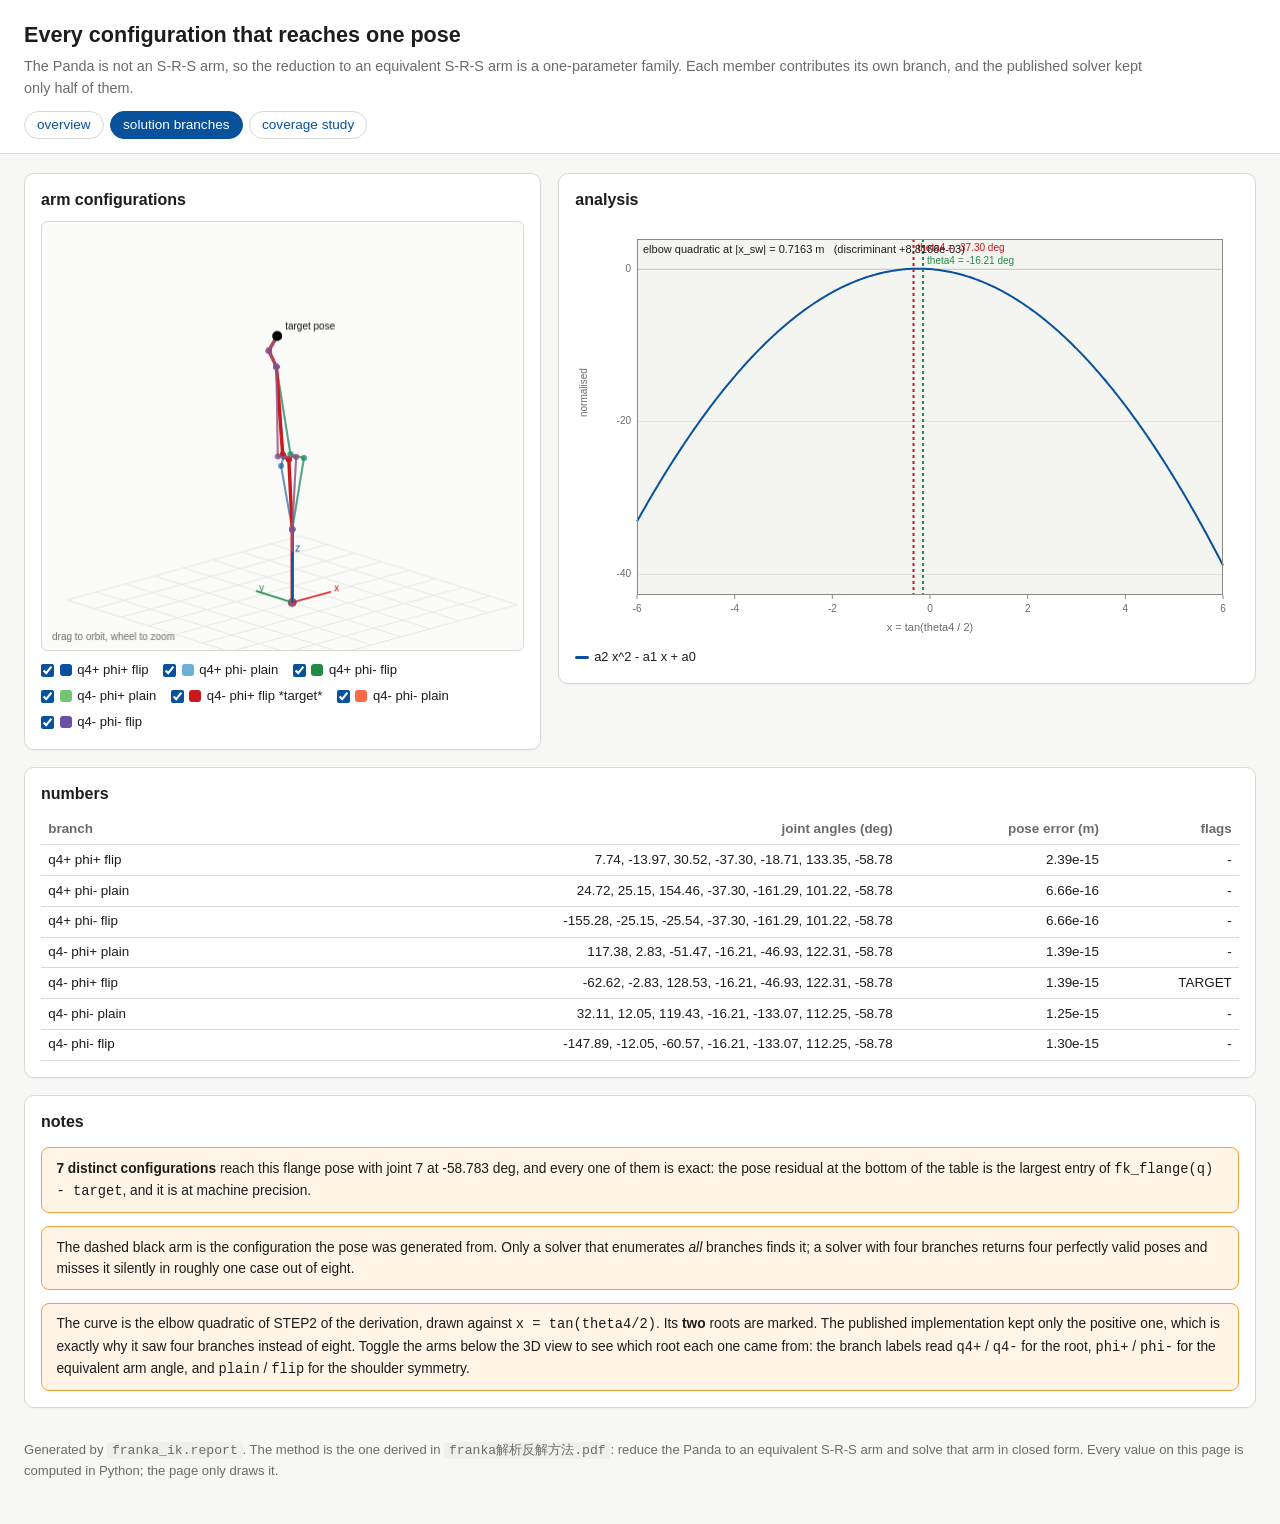
==== demos/branches.html @ 283b618f "feat(demos): add interactive branch reports, and the study CLI Two things that make the finding visi" ====
<!DOCTYPE html>
<html lang="en">
<head>
<meta charset="utf-8">
<meta name="viewport" content="width=device-width, initial-scale=1">
<title>Every configuration that reaches one pose</title>
<style>
/* Interactive report styling for the franka_ik demos.
 *
 * Deliberately dependency-free and offline-safe: no web fonts, no CDN, no
 * framework.  The pages must open correctly straight from the file system.
 */

:root {
  --bg: #f7f7f5;
  --panel: #ffffff;
  --ink: #1c1c1c;
  --muted: #6b6b6b;
  --line: #d8d8d4;
  --accent: #08519c;
  --limit: #cb181d;
  --feasible: #c7e9c0;
  --infeasible: #e4e4e0;
  --warn-bg: #fff4e5;
  --warn-border: #f0a13a;
}

* { box-sizing: border-box; }

body {
  margin: 0;
  padding: 0 0 3rem;
  background: var(--bg);
  color: var(--ink);
  font-family: -apple-system, BlinkMacSystemFont, "Segoe UI", "Noto Sans CJK SC",
    "PingFang SC", "Microsoft YaHei", Roboto, Helvetica, Arial, sans-serif;
  font-size: 15px;
  line-height: 1.55;
}

header {
  background: var(--panel);
  border-bottom: 1px solid var(--line);
  padding: 1.1rem 1.5rem 0.9rem;
}

header h1 { margin: 0 0 0.25rem; font-size: 1.35rem; }
header p { margin: 0; color: var(--muted); font-size: 0.9rem; max-width: 70rem; }

nav.pages {
  margin-top: 0.7rem;
  display: flex;
  flex-wrap: wrap;
  gap: 0.4rem;
}

nav.pages a {
  text-decoration: none;
  color: var(--accent);
  border: 1px solid var(--line);
  border-radius: 999px;
  padding: 0.15rem 0.75rem;
  font-size: 0.85rem;
  background: var(--panel);
}

nav.pages a.current { background: var(--accent); color: #fff; border-color: var(--accent); }

main { padding: 1.2rem 1.5rem 0; max-width: 1500px; margin: 0 auto; }

.grid {
  display: grid;
  grid-template-columns: minmax(340px, 1fr) minmax(420px, 1.35fr);
  gap: 1.1rem;
  align-items: start;
}

@media (max-width: 1050px) { .grid { grid-template-columns: 1fr; } }

.card {
  background: var(--panel);
  border: 1px solid var(--line);
  border-radius: 10px;
  padding: 0.85rem 1rem 1rem;
  box-shadow: 0 1px 2px rgba(0, 0, 0, 0.04);
}

.card h2 { margin: 0 0 0.5rem; font-size: 1rem; }
.card h3 { margin: 0.9rem 0 0.35rem; font-size: 0.92rem; color: var(--muted); font-weight: 600; }

canvas { display: block; width: 100%; border-radius: 6px; }

canvas.scene { height: 430px; background: #fbfbfa; border: 1px solid var(--line); cursor: grab; }
canvas.scene:active { cursor: grabbing; }
canvas.chart { height: 260px; }
canvas.chart.tall { height: 420px; }
canvas.chart.xtall { height: 620px; }

.controls { display: flex; flex-wrap: wrap; align-items: center; gap: 0.6rem; margin-top: 0.7rem; }

.controls label { font-size: 0.85rem; color: var(--muted); }

input[type="range"] { flex: 1 1 220px; min-width: 160px; accent-color: var(--accent); }

button, select {
  font: inherit;
  font-size: 0.85rem;
  padding: 0.25rem 0.7rem;
  border-radius: 6px;
  border: 1px solid var(--line);
  background: var(--panel);
  color: var(--ink);
  cursor: pointer;
}

button.primary { background: var(--accent); border-color: var(--accent); color: #fff; }
button:hover { border-color: var(--accent); }

.readout {
  display: flex;
  flex-wrap: wrap;
  gap: 0.9rem;
  margin-top: 0.7rem;
  font-variant-numeric: tabular-nums;
  font-size: 0.85rem;
}

.readout div { background: #f2f4f7; border-radius: 6px; padding: 0.25rem 0.6rem; }
.readout b { color: var(--accent); font-weight: 600; }

table { border-collapse: collapse; width: 100%; font-size: 0.84rem; }
th, td { border-bottom: 1px solid var(--line); padding: 0.28rem 0.45rem; text-align: right; }
th:first-child, td:first-child { text-align: left; }
th { color: var(--muted); font-weight: 600; }
td.bad { color: var(--limit); font-weight: 600; }
td.psi { font-variant-numeric: tabular-nums; }

.note {
  background: var(--warn-bg);
  border: 1px solid var(--warn-border);
  border-radius: 8px;
  padding: 0.6rem 0.9rem;
  font-size: 0.86rem;
  margin: 0.8rem 0 0;
}

.note.ok { background: #eef7ee; border-color: #7cb87c; }
.note h3 { margin: 0 0 0.3rem; color: inherit; }
.note ul { margin: 0.3rem 0 0; padding-left: 1.1rem; }

.legend { display: flex; flex-wrap: wrap; gap: 0.75rem; font-size: 0.8rem; margin-top: 0.4rem; }
.legend span { display: inline-flex; align-items: center; gap: 0.3rem; }
.legend i { width: 14px; height: 3px; border-radius: 2px; display: inline-block; }
.legend i.band { height: 12px; opacity: 0.8; }

/* branch toggles: one checkbox per arm drawn in the 3D scene */
.branches { display: flex; flex-wrap: wrap; gap: 0.35rem 0.9rem; margin-top: 0.6rem; font-size: 0.82rem; }
.branches label { display: inline-flex; align-items: center; gap: 0.35rem; cursor: pointer; }
.branches i { width: 12px; height: 12px; border-radius: 3px; display: inline-block; }
.branches input { margin: 0; accent-color: var(--accent); }
.branches .dim { opacity: 0.45; }

footer { max-width: 1500px; margin: 2rem auto 0; padding: 0 1.5rem; color: var(--muted); font-size: 0.82rem; }
footer code { background: #efefec; padding: 0.05rem 0.3rem; border-radius: 4px; }

</style>
</head>
<body>
<header>
  <h1>Every configuration that reaches one pose</h1>
  <p>The Panda is not an S-R-S arm, so the reduction to an equivalent S-R-S arm is a one-parameter family. Each member contributes its own branch, and the published solver kept only half of them.</p>
  <nav class="pages"><a href="index.html">overview</a><a href="branches.html" class="current">solution branches</a><a href="coverage.html">coverage study</a></nav>
</header>
<main>
  <div class="grid">
    <section class="card">
      <h2>arm configurations</h2>
      <canvas id="scene" class="scene"></canvas>
      <div id="branches" class="branches"></div>
    </section>
    <section class="card">
      <h2>analysis</h2>
      <canvas id="chart" class="chart tall"></canvas>
      <div id="legend" class="legend"></div>
    </section>
  </div>
  <section class="card" id="table-card" style="margin-top:1.1rem">
    <h2>numbers</h2>
    <div id="table"></div>
  </section>
  <section class="card" style="margin-top:1.1rem">
    <h2>notes</h2>
    <div id="notes"></div>
  </section>
</main>
<footer>
  Generated by <code>franka_ik.report</code>.  The method is the one derived in
  <code>franka&#35299;&#26512;&#21453;&#35299;&#26041;&#27861;.pdf</code>: reduce the Panda to an equivalent S-R-S arm and solve
  that arm in closed form.  Every value on this page is computed in Python; the
  page only draws it.
</footer>
<script>
window.FRANKA_IK_DATA = {"kind":"branches","arms":[{"label":"q4+ phi+ flip","color":"#08519c","points":[[0.0,0.0,0.0],[0.0,0.0,0.333],[0.0,0.0,0.333],[-0.075594,-0.010275,0.639653],[-0.012897,0.040527,0.656811],[0.029051,0.131859,1.036497],[0.029051,0.131859,1.036497],[-0.008242,0.140189,1.115767],[0.081931,0.183599,1.153627]],"qDeg":[7.7408,-13.9704,30.5187,-37.3019,-18.7111,133.3453,-58.7831],"poseError":2.3869795029440866e-15,"withinLimits":true,"recoversTarget":false},{"label":"q4+ phi- plain","color":"#6baed6","points":[[0.0,0.0,0.0],[0.0,0.0,0.333],[0.0,0.0,0.333],[0.121993,0.056169,0.61904],[0.045912,0.060304,0.650676],[0.029051,0.131859,1.036497],[0.029051,0.131859,1.036497],[-0.008242,0.140189,1.115767],[0.081931,0.183599,1.153627]],"qDeg":[24.7226,25.1513,154.4557,-37.3019,-161.2889,101.2157,-58.7831],"poseError":6.661338147750939e-16,"withinLimits":true,"recoversTarget":false},{"label":"q4+ phi- flip","color":"#238b45","points":[[0.0,0.0,0.0],[0.0,0.0,0.333],[0.0,0.0,0.333],[0.121993,0.056169,0.61904],[0.045912,0.060304,0.650676],[0.029051,0.131859,1.036497],[0.029051,0.131859,1.036497],[-0.008242,0.140189,1.115767],[0.081931,0.183599,1.153627]],"qDeg":[-155.2774,-25.1513,-25.5443,-37.3019,-161.2889,101.2157,-58.7831],"poseError":6.661338147750939e-16,"withinLimits":true,"recoversTarget":false},{"label":"q4- phi+ plain","color":"#74c476","points":[[0.0,0.0,0.0],[0.0,0.0,0.333],[0.0,0.0,0.333],[-0.007182,0.013868,0.648614],[0.026519,0.089128,0.646074],[0.029051,0.131859,1.036497],[0.029051,0.131859,1.036497],[-0.008242,0.140189,1.115767],[0.081931,0.183599,1.153627]],"qDeg":[117.3798,2.8329,-51.469,-16.2126,-46.9276,122.3074,-58.7831],"poseError":1.3877787807814457e-15,"withinLimits":true,"recoversTarget":false},{"label":"q4- phi+ flip","color":"#cb181d","points":[[0.0,0.0,0.0],[0.0,0.0,0.333],[0.0,0.0,0.333],[-0.007182,0.013868,0.648614],[0.026519,0.089128,0.646074],[0.029051,0.131859,1.036497],[0.029051,0.131859,1.036497],[-0.008242,0.140189,1.115767],[0.081931,0.183599,1.153627]],"qDeg":[-62.6202,-2.8329,128.531,-16.2126,-46.9276,122.3074,-58.7831],"poseError":1.3877787807814457e-15,"withinLimits":true,"recoversTarget":true},{"label":"q4- phi- plain","color":"#fb6a4a","points":[[0.0,0.0,0.0],[0.0,0.0,0.333],[0.0,0.0,0.333],[0.055889,0.035078,0.642034],[-0.015884,0.074868,0.650498],[0.029051,0.131859,1.036497],[0.029051,0.131859,1.036497],[-0.008242,0.140189,1.115767],[0.081931,0.183599,1.153627]],"qDeg":[32.1138,12.0529,119.4258,-16.2126,-133.0724,112.2537,-58.7831],"poseError":1.2490009027033011e-15,"withinLimits":true,"recoversTarget":false},{"label":"q4- phi- flip","color":"#6a51a3","points":[[0.0,0.0,0.0],[0.0,0.0,0.333],[0.0,0.0,0.333],[0.055889,0.035078,0.642034],[-0.015884,0.074868,0.650498],[0.029051,0.131859,1.036497],[0.029051,0.131859,1.036497],[-0.008242,0.140189,1.115767],[0.081931,0.183599,1.153627]],"qDeg":[-147.8862,-12.0529,-60.5742,-16.2126,-133.0724,112.2537,-58.7831],"poseError":1.304512053934559e-15,"withinLimits":true,"recoversTarget":false}],"target":{"points":[[0.0,0.0,0.0],[0.0,0.0,0.333],[0.0,0.0,0.333],[-0.007182,0.013868,0.648614],[0.026519,0.089128,0.646074],[0.029051,0.131859,1.036497],[0.029051,0.131859,1.036497],[-0.008242,0.140189,1.115767],[0.081931,0.183599,1.153627]],"qDeg":[-62.6202,-2.8329,128.531,-16.2126,-46.9276,122.3074,-58.7831]},"tool":[0.081931,0.183599,1.153627],"toggleArms":true,"panels":[{"title":"elbow quadratic at |x_sw| = 0.7163 m   (discriminant +8.8166e-03)","yLabel":"normalised","xLabel":"x = tan(theta4 / 2)","xValues":[-6.0,-5.97,-5.94,-5.91,-5.88,-5.85,-5.82,-5.79,-5.76,-5.73,-5.7,-5.67,-5.64,-5.61,-5.58,-5.55,-5.52,-5.49,-5.46,-5.43,-5.4,-5.37,-5.34,-5.31,-5.28,-5.25,-5.22,-5.19,-5.16,-5.13,-5.1,-5.07,-5.04,-5.01,-4.98,-4.95,-4.92,-4.89,-4.86,-4.83,-4.8,-4.77,-4.74,-4.71,-4.68,-4.65,-4.62,-4.59,-4.56,-4.53,-4.5,-4.47,-4.44,-4.41,-4.38,-4.35,-4.32,-4.29,-4.26,-4.23,-4.2,-4.17,-4.14,-4.11,-4.08,-4.05,-4.02,-3.99,-3.96,-3.93,-3.9,-3.87,-3.84,-3.81,-3.78,-3.75,-3.72,-3.69,-3.66,-3.63,-3.6,-3.57,-3.54,-3.51,-3.48,-3.45,-3.42,-3.39,-3.36,-3.33,-3.3,-3.27,-3.24,-3.21,-3.18,-3.15,-3.12,-3.09,-3.06,-3.03,-3.0,-2.97,-2.94,-2.91,-2.88,-2.85,-2.82,-2.79,-2.76,-2.73,-2.7,-2.67,-2.64,-2.61,-2.58,-2.55,-2.52,-2.49,-2.46,-2.43,-2.4,-2.37,-2.34,-2.31,-2.28,-2.25,-2.22,-2.19,-2.16,-2.13,-2.1,-2.07,-2.04,-2.01,-1.98,-1.95,-1.92,-1.89,-1.86,-1.83,-1.8,-1.77,-1.74,-1.71,-1.68,-1.65,-1.62,-1.59,-1.56,-1.53,-1.5,-1.47,-1.44,-1.41,-1.38,-1.35,-1.32,-1.29,-1.26,-1.23,-1.2,-1.17,-1.14,-1.11,-1.08,-1.05,-1.02,-0.99,-0.96,-0.93,-0.9,-0.87,-0.84,-0.81,-0.78,-0.75,-0.72,-0.69,-0.66,-0.63,-0.6,-0.57,-0.54,-0.51,-0.48,-0.45,-0.42,-0.39,-0.36,-0.33,-0.3,-0.27,-0.24,-0.21,-0.18,-0.15,-0.12,-0.09,-0.06,-0.03,0.0,0.03,0.06,0.09,0.12,0.15,0.18,0.21,0.24,0.27,0.3,0.33,0.36,0.39,0.42,0.45,0.48,0.51,0.54,0.57,0.6,0.63,0.66,0.69,0.72,0.75,0.78,0.81,0.84,0.87,0.9,0.93,0.96,0.99,1.02,1.05,1.08,1.11,1.14,1.17,1.2,1.23,1.26,1.29,1.32,1.35,1.38,1.41,1.44,1.47,1.5,1.53,1.56,1.59,1.62,1.65,1.68,1.71,1.74,1.77,1.8,1.83,1.86,1.89,1.92,1.95,1.98,2.01,2.04,2.07,2.1,2.13,2.16,2.19,2.22,2.25,2.28,2.31,2.34,2.37,2.4,2.43,2.46,2.49,2.52,2.55,2.58,2.61,2.64,2.67,2.7,2.73,2.76,2.79,2.82,2.85,2.88,2.91,2.94,2.97,3.0,3.03,3.06,3.09,3.12,3.15,3.18,3.21,3.24,3.27,3.3,3.33,3.36,3.39,3.42,3.45,3.48,3.51,3.54,3.57,3.6,3.63,3.66,3.69,3.72,3.75,3.78,3.81,3.84,3.87,3.9,3.93,3.96,3.99,4.02,4.05,4.08,4.11,4.14,4.17,4.2,4.23,4.26,4.29,4.32,4.35,4.38,4.41,4.44,4.47,4.5,4.53,4.56,4.59,4.62,4.65,4.68,4.71,4.74,4.77,4.8,4.83,4.86,4.89,4.92,4.95,4.98,5.01,5.04,5.07,5.1,5.13,5.16,5.19,5.22,5.25,5.28,5.31,5.34,5.37,5.4,5.43,5.46,5.49,5.52,5.55,5.58,5.61,5.64,5.67,5.7,5.73,5.76,5.79,5.82,5.85,5.88,5.91,5.94,5.97,6.0],"series":[{"label":"a2 x^2 - a1 x + a0","values":[-33.16830893,-32.82360776,-32.48070659,-32.13960542,-31.80030425,-31.46280308,-31.12710192,-30.79320075,-30.46109958,-30.13079841,-29.80229724,-29.47559607,-29.1506949,-28.82759373,-28.50629257,-28.1867914,-27.86909023,-27.55318906,-27.23908789,-26.92678672,-26.61628555,-26.30758438,-26.00068322,-25.69558205,-25.39228088,-25.09077971,-24.79107854,-24.49317737,-24.1970762,-23.90277503,-23.61027387,-23.3195727,-23.03067153,-22.74357036,-22.45826919,-22.17476802,-21.89306685,-21.61316569,-21.33506452,-21.05876335,-20.78426218,-20.51156101,-20.24065984,-19.97155867,-19.7042575,-19.43875634,-19.17505517,-18.913154,-18.65305283,-18.39475166,-18.13825049,-17.88354932,-17.63064815,-17.37954699,-17.13024582,-16.88274465,-16.63704348,-16.39314231,-16.15104114,-15.91073997,-15.67223881,-15.43553764,-15.20063647,-14.9675353,-14.73623413,-14.50673296,-14.27903179,-14.05313062,-13.82902946,-13.60672829,-13.38622712,-13.16752595,-12.95062478,-12.73552361,-12.52222244,-12.31072127,-12.10102011,-11.89311894,-11.68701777,-11.4827166,-11.28021543,-11.07951426,-10.88061309,-10.68351192,-10.48821076,-10.29470959,-10.10300842,-9.91310725,-9.72500608,-9.53870491,-9.35420374,-9.17150258,-8.99060141,-8.81150024,-8.63419907,-8.4586979,-8.28499673,-8.11309556,-7.94299439,-7.77469323,-7.60819206,-7.44349089,-7.28058972,-7.11948855,-6.96018738,-6.80268621,-6.64698504,-6.49308388,-6.34098271,-6.19068154,-6.04218037,-5.8954792,-5.75057803,-5.60747686,-5.4661757,-5.32667453,-5.18897336,-5.05307219,-4.91897102,-4.78666985,-4.65616868,-4.52746751,-4.40056635,-4.27546518,-4.15216401,-4.03066284,-3.91096167,-3.7930605,-3.67695933,-3.56265816,-3.450157,-3.33945583,-3.23055466,-3.12345349,-3.01815232,-2.91465115,-2.81294998,-2.71304881,-2.61494765,-2.51864648,-2.42414531,-2.33144414,-2.24054297,-2.1514418,-2.06414063,-1.97863947,-1.8949383,-1.81303713,-1.73293596,-1.65463479,-1.57813362,-1.50343245,-1.43053128,-1.35943012,-1.29012895,-1.22262778,-1.15692661,-1.09302544,-1.03092427,-0.9706231,-0.91212193,-0.85542077,-0.8005196,-0.74741843,-0.69611726,-0.64661609,-0.59891492,-0.55301375,-0.50891259,-0.46661142,-0.42611025,-0.38740908,-0.35050791,-0.31540674,-0.28210557,-0.2506044,-0.22090324,-0.19300207,-0.1669009,-0.14259973,-0.12009856,-0.09939739,-0.08049622,-0.06339505,-0.04809389,-0.03459272,-0.02289155,-0.01299038,-0.00488921,0.00141196,0.00591313,0.0086143,0.00951546,0.00861663,0.0059178,0.00141897,-0.00487986,-0.01297869,-0.02287752,-0.03457636,-0.04807519,-0.06337402,-0.08047285,-0.09937168,-0.12007051,-0.14256934,-0.16686817,-0.19296701,-0.22086584,-0.25056467,-0.2820635,-0.31536233,-0.35046116,-0.38735999,-0.42605882,-0.46655766,-0.50885649,-0.55295532,-0.59885415,-0.64655298,-0.69605181,-0.74735064,-0.80044948,-0.85534831,-0.91204714,-0.97054597,-1.0308448,-1.09294363,-1.15684246,-1.22254129,-1.29004013,-1.35933896,-1.43043779,-1.50333662,-1.57803545,-1.65453428,-1.73283311,-1.81293194,-1.89483078,-1.97852961,-2.06402844,-2.15132727,-2.2404261,-2.33132493,-2.42402376,-2.51852259,-2.61482143,-2.71292026,-2.81281909,-2.91451792,-3.01801675,-3.12331558,-3.23041441,-3.33931325,-3.45001208,-3.56251091,-3.67680974,-3.79290857,-3.9108074,-4.03050623,-4.15200506,-4.2753039,-4.40040273,-4.52730156,-4.65600039,-4.78649922,-4.91879805,-5.05289688,-5.18879571,-5.32649455,-5.46599338,-5.60729221,-5.75039104,-5.89528987,-6.0419887,-6.19048753,-6.34078637,-6.4928852,-6.64678403,-6.80248286,-6.95998169,-7.11928052,-7.28037935,-7.44327818,-7.60797702,-7.77447585,-7.94277468,-8.11287351,-8.28477234,-8.45847117,-8.63397,-8.81126883,-8.99036767,-9.1712665,-9.35396533,-9.53846416,-9.72476299,-9.91286182,-10.10276065,-10.29445948,-10.48795832,-10.68325715,-10.88035598,-11.07925481,-11.27995364,-11.48245247,-11.6867513,-11.89285014,-12.10074897,-12.3104478,-12.52194663,-12.73524546,-12.95034429,-13.16724312,-13.38594195,-13.60644079,-13.82873962,-14.05283845,-14.27873728,-14.50643611,-14.73593494,-14.96723377,-15.2003326,-15.43523144,-15.67193027,-15.9104291,-16.15072793,-16.39282676,-16.63672559,-16.88242442,-17.12992326,-17.37922209,-17.63032092,-17.88321975,-18.13791858,-18.39441741,-18.65271624,-18.91281507,-19.17471391,-19.43841274,-19.70391157,-19.9712104,-20.24030923,-20.51120806,-20.78390689,-21.05840572,-21.33470456,-21.61280339,-21.89270222,-22.17440105,-22.45789988,-22.74319871,-23.03029754,-23.31919637,-23.60989521,-23.90239404,-24.19669287,-24.4927917,-24.79069053,-25.09038936,-25.39188819,-25.69518703,-26.00028586,-26.30718469,-26.61588352,-26.92638235,-27.23868118,-27.55278001,-27.86867884,-28.18637768,-28.50587651,-28.82717534,-29.15027417,-29.475173,-29.80187183,-30.13037066,-30.46066949,-30.79276833,-31.12666716,-31.46236599,-31.79986482,-32.13916365,-32.48026248,-32.82316131,-33.16786015,-33.51435898,-33.86265781,-34.21275664,-34.56465547,-34.9183543,-35.27385313,-35.63115196,-35.9902508,-36.35114963,-36.71384846,-37.07834729,-37.44464612,-37.81274495,-38.18264378,-38.55434261,-38.92784145],"color":"#08519c","width":2.0}],"markers":[{"x":-0.337527762453683,"label":"theta4 = -37.30 deg","color":"#cb181d"},{"x":-0.14243328075378175,"label":"theta4 = -16.21 deg","color":"#238b45"}]}],"table":{"headers":["branch","joint angles (deg)","pose error (m)","flags"],"rows":[["q4+ phi+ flip","7.74, -13.97, 30.52, -37.30, -18.71, 133.35, -58.78","2.39e-15","-"],["q4+ phi- plain","24.72, 25.15, 154.46, -37.30, -161.29, 101.22, -58.78","6.66e-16","-"],["q4+ phi- flip","-155.28, -25.15, -25.54, -37.30, -161.29, 101.22, -58.78","6.66e-16","-"],["q4- phi+ plain","117.38, 2.83, -51.47, -16.21, -46.93, 122.31, -58.78","1.39e-15","-"],["q4- phi+ flip","-62.62, -2.83, 128.53, -16.21, -46.93, 122.31, -58.78","1.39e-15","TARGET"],["q4- phi- plain","32.11, 12.05, 119.43, -16.21, -133.07, 112.25, -58.78","1.25e-15","-"],["q4- phi- flip","-147.89, -12.05, -60.57, -16.21, -133.07, 112.25, -58.78","1.30e-15","-"]]},"notes":["<b>7 distinct configurations</b> reach this flange pose with joint 7 at -58.783 deg, and every one of them is exact: the pose residual at the bottom of the table is the largest entry of <code>fk_flange(q) - target</code>, and it is at machine precision.","The dashed black arm is the configuration the pose was generated from. Only a solver that enumerates <i>all</i> branches finds it; a solver with four branches returns four perfectly valid poses and misses it silently in roughly one case out of eight.","The curve is the elbow quadratic of STEP2 of the derivation, drawn against <code>x = tan(theta4/2)</code>. Its <b>two</b> roots are marked. The published implementation kept only the positive one, which is exactly why it saw four branches instead of eight. Toggle the arms below the 3D view to see which root each one came from: the branch labels read <code>q4+</code> / <code>q4-</code> for the root, <code>phi+</code> / <code>phi-</code> for the equivalent arm angle, and <code>plain</code> / <code>flip</code> for the shoulder symmetry."]};
</script>
<script>
/* Interactive renderer for the franka_ik HTML reports.
 *
 * The Python side computes everything and embeds it as `window.FRANKA_IK_DATA`.
 * This file only draws it: a 3D wireframe scene that can show several arm
 * configurations at once (one per solution branch, which is the whole point of
 * this repository), a general multi-panel 2D chart, and a table.
 *
 * No external dependency, no CDN, no network: the pages must open from disk.
 *
 * Data schema (angles in degrees, positions in metres):
 *
 *   title        string
 *   kind         "index" | "branches" | "coverage" | "tracking"
 *   arms         [{label, color, points: [[x,y,z] x 8], qDeg[7],
 *                  poseError, withinLimits, recoversTarget, dim?}]
 *   target       {points, qDeg} | null       the configuration the pose came from
 *   tool         [x, y, z] | null            the target pose position
 *   panels       see below
 *   table        {headers, rows}
 *   notes        string[]
 *   toggleArms   boolean                     offer per-arm visibility checkboxes
 *
 * Panel schema:
 *   {title, series: [{label, values, color?, dashed?}], xValues?, xLabel?,
 *    markers: [{x, label, color}], bands: [[lo, hi]], fixedY?: [lo, hi]}
 */

(function () {
  "use strict";

  var DATA = window.FRANKA_IK_DATA || {};
  var COLORS = ["#08519c", "#cb181d", "#238b45", "#f16913", "#6a51a3", "#0c7489", "#8c510a"];
  var GRID = "#e2e2de";
  var AXIS = "#8a8a85";
  var INK = "#1c1c1c";
  var MUTED = "#6b6b6b";
  var FEASIBLE_FILL = "rgba(199, 233, 192, 0.5)";

  // ------------------------------------------------------------------ //
  // canvas helpers
  // ------------------------------------------------------------------ //

  function setupCanvas(canvas) {
    var ratio = window.devicePixelRatio || 1;
    var rect = canvas.getBoundingClientRect();
    var width = Math.max(1, Math.round(rect.width));
    var height = Math.max(1, Math.round(rect.height));
    canvas.width = Math.round(width * ratio);
    canvas.height = Math.round(height * ratio);
    var ctx = canvas.getContext("2d");
    ctx.setTransform(ratio, 0, 0, ratio, 0, 0);
    ctx.clearRect(0, 0, width, height);
    return { ctx: ctx, width: width, height: height };
  }

  function text(ctx, str, x, y, opts) {
    opts = opts || {};
    ctx.save();
    ctx.font = (opts.size || 11) + "px -apple-system, Segoe UI, Roboto, sans-serif";
    ctx.fillStyle = opts.color || INK;
    ctx.textAlign = opts.align || "left";
    ctx.textBaseline = opts.baseline || "alphabetic";
    if (opts.rotate) {
      ctx.translate(x, y);
      ctx.rotate(opts.rotate);
      ctx.fillText(str, 0, 0);
    } else {
      ctx.fillText(str, x, y);
    }
    ctx.restore();
  }

  function niceTicks(min, max, count) {
    if (!(max > min)) { return [min]; }
    var span = max - min;
    var rawStep = span / Math.max(1, count);
    var magnitude = Math.pow(10, Math.floor(Math.log(rawStep) / Math.LN10));
    var candidates = [1, 2, 2.5, 5, 10];
    var step = magnitude * 10;
    for (var i = 0; i < candidates.length; i += 1) {
      if (magnitude * candidates[i] >= rawStep) { step = magnitude * candidates[i]; break; }
    }
    var ticks = [];
    var first = Math.ceil(min / step) * step;
    for (var v = first; v <= max + step * 1e-6; v += step) {
      ticks.push(Math.abs(v) < step * 1e-6 ? 0 : v);
    }
    return ticks;
  }

  function isNum(value) {
    return typeof value === "number" && isFinite(value);
  }

  // ------------------------------------------------------------------ //
  // multi-panel chart
  // ------------------------------------------------------------------ //

  function drawChart(canvas, data) {
    var view = setupCanvas(canvas);
    var ctx = view.ctx;
    var panels = data.panels || [];
    if (!panels.length) { return; }

    var padLeft = 62;
    var padRight = 16;
    var padTop = 18;
    var padBottom = 46;
    var gap = 28;
    var plotWidth = view.width - padLeft - padRight;
    var plotHeight = (view.height - padTop - padBottom - gap * (panels.length - 1)) / panels.length;
    if (plotWidth < 40 || plotHeight < 30) { return; }

    panels.forEach(function (panel, index) {
      var top = padTop + index * (plotHeight + gap);
      var bottom = top + plotHeight;

      var xs = panel.xValues || [];
      var xMin = xs.length ? xs[0] : 0;
      var xMax = xs.length ? xs[xs.length - 1] : 1;
      var xTicks = niceTicks(xMin, xMax, 8);
      var tickStep = xTicks.length > 1 ? xTicks[1] - xTicks[0] : (xMax - xMin);
      function xOf(value) { return padLeft + ((value - xMin) / (xMax - xMin)) * plotWidth; }

      var yMin = Infinity;
      var yMax = -Infinity;
      if (panel.bars) {
        panel.bars.forEach(function (bar) { yMin = Math.min(yMin, 0, bar.y); yMax = Math.max(yMax, 0, bar.y); });
      }
      (panel.series || []).forEach(function (series) {
        series.values.forEach(function (value) {
          if (!isNum(value)) { return; }
          yMin = Math.min(yMin, value);
          yMax = Math.max(yMax, value);
        });
      });
      if (!isFinite(yMin) || !isFinite(yMax)) { yMin = -1; yMax = 1; }
      if (panel.fixedY) { yMin = panel.fixedY[0]; yMax = panel.fixedY[1]; }
      var span = yMax - yMin;
      if (span < 1e-12) { span = 1; }
      yMin -= span * 0.1;
      yMax += span * 0.1;
      function yOf(value) { return bottom - ((value - yMin) / (yMax - yMin)) * plotHeight; }

      ctx.fillStyle = "#f4f4f1";
      ctx.fillRect(padLeft, top, plotWidth, plotHeight);
      (panel.bands || []).forEach(function (band) {
        ctx.fillStyle = FEASIBLE_FILL;
        var left = xOf(band[0]);
        ctx.fillRect(left, top, xOf(band[1]) - left, plotHeight);
      });

      ctx.strokeStyle = GRID;
      ctx.lineWidth = 1;
      var yTicks = niceTicks(yMin, yMax, 4);
      ctx.beginPath();
      yTicks.forEach(function (value) {
        ctx.moveTo(padLeft, Math.round(yOf(value)) + 0.5);
        ctx.lineTo(padLeft + plotWidth, Math.round(yOf(value)) + 0.5);
      });
      ctx.stroke();
      yTicks.forEach(function (value) {
        text(ctx, value.toFixed(Math.abs(yMax - yMin) < 4 ? 2 : 0), padLeft - 6, yOf(value) + 3,
             { align: "right", size: 10, color: MUTED });
      });

      ctx.strokeStyle = "#c8c8c2";
      ctx.beginPath();
      ctx.moveTo(padLeft, yOf(0) + 0.5);
      ctx.lineTo(padLeft + plotWidth, yOf(0) + 0.5);
      ctx.stroke();

      // optional bar series, for the coverage and histogram panels
      (panel.bars || []).forEach(function (bar, barIndex) {
        var half = 0.5 * (panel.barWidth || 0.6);
        // clamp: a bar centred on the first or last sample would otherwise
        // stick out of the plot area by half its width
        var left = Math.max(padLeft, Math.min(xOf(bar.x - half), padLeft + plotWidth));
        var right = Math.max(padLeft, Math.min(xOf(bar.x + half), padLeft + plotWidth));
        var topY = yOf(bar.y);
        var zeroY = yOf(0);
        ctx.fillStyle = bar.color || COLORS[barIndex % COLORS.length];
        ctx.fillRect(left, Math.min(topY, zeroY), right - left, Math.abs(zeroY - topY));
        if (bar.label) {
          text(ctx, bar.label, 0.5 * (left + right), topY - 4,
               { align: "center", size: 10, color: INK });
        }
      });

      (panel.series || []).forEach(function (series, seriesIndex) {
        ctx.strokeStyle = series.color || COLORS[seriesIndex % COLORS.length];
        ctx.lineWidth = series.width || 1.8;
        if (series.dashed) { ctx.setLineDash([6, 4]); }
        ctx.beginPath();
        var started = false;
        xs.forEach(function (x, i) {
          var value = series.values[i];
          if (!isNum(value)) { started = false; return; }
          var px = xOf(x);
          var py = yOf(value);
          if (!started) { ctx.moveTo(px, py); started = true; } else { ctx.lineTo(px, py); }
        });
        ctx.stroke();
        ctx.setLineDash([]);
      });

      (panel.markers || []).forEach(function (marker, markerIndex) {
        // a marker can be off scale, e.g. tan(theta4/2) as theta4 approaches
        // 180 degrees; pin it to the edge instead of drawing outside the canvas
        var raw = xOf(marker.x);
        var pinned = Math.max(padLeft + 2, Math.min(raw, padLeft + plotWidth - 2));
        ctx.strokeStyle = marker.color || "#08519c";
        ctx.setLineDash([3, 3]);
        ctx.beginPath();
        ctx.moveTo(pinned, top);
        ctx.lineTo(pinned, bottom);
        ctx.stroke();
        ctx.setLineDash([]);
        if (marker.label) {
          var above = raw < padLeft + plotWidth * 0.5;
          text(ctx, marker.label,
               pinned + (above ? 4 : -4),
               top + 12 + 13 * markerIndex,
               { size: 10, color: marker.color, align: above ? "left" : "right" });
        }
      });

      ctx.strokeStyle = AXIS;
      ctx.lineWidth = 1;
      ctx.strokeRect(padLeft + 0.5, top + 0.5, plotWidth - 1, plotHeight - 1);
      text(ctx, panel.title || "", padLeft + 6, top + 14, { size: 11 });
      if (panel.yLabel) {
        text(ctx, panel.yLabel, 12, top + plotHeight / 2,
             { size: 10, color: MUTED, rotate: -Math.PI / 2 });
      }

      if (index === panels.length - 1) {
        ctx.strokeStyle = AXIS;
        ctx.beginPath();
        xTicks.forEach(function (value) {
          ctx.moveTo(xOf(value), bottom);
          ctx.lineTo(xOf(value), bottom + 4);
        });
        ctx.stroke();
        xTicks.forEach(function (value) {
          var decimals = tickStep < 0.1 ? 2 : (tickStep < 1 ? 1 : 0);
          text(ctx, value.toFixed(decimals), xOf(value), bottom + 17,
               { align: "center", size: 10, color: MUTED });
        });
        text(ctx, panel.xLabel || "", padLeft + plotWidth / 2, bottom + 36,
             { align: "center", size: 11, color: MUTED });
      }
    });

    drawLegend(panels);
  }

  function drawLegend(panels) {
    var host = document.getElementById("legend");
    if (!host) { return; }
    host.innerHTML = "";
    var seen = {};
    panels.forEach(function (panel) {
      (panel.series || []).forEach(function (series, seriesIndex) {
        if (!series.label || seen[series.label]) { return; }
        seen[series.label] = true;
        var span = document.createElement("span");
        var swatch = document.createElement("i");
        swatch.style.background = series.color || COLORS[seriesIndex % COLORS.length];
        span.appendChild(swatch);
        span.appendChild(document.createTextNode(series.label));
        host.appendChild(span);
      });
    });
  }

  // ------------------------------------------------------------------ //
  // 3D scene: several arm configurations at once
  // ------------------------------------------------------------------ //

  function Scene(canvas) {
    this.canvas = canvas;
    this.yaw = -0.75;
    this.pitch = 0.30;
    this.zoom = 1.0;
    this.dragging = false;
    this.lastX = 0;
    this.lastY = 0;
    this.visible = {};
    this.bounds = null;
    this.hidden = {};
    this.attach();
  }

  Scene.prototype.attach = function () {
    var self = this;
    this.canvas.addEventListener("mousedown", function (event) {
      self.dragging = true;
      self.lastX = event.clientX;
      self.lastY = event.clientY;
    });
    window.addEventListener("mouseup", function () { self.dragging = false; });
    window.addEventListener("mousemove", function (event) {
      if (!self.dragging) { return; }
      self.yaw += (event.clientX - self.lastX) * 0.01;
      self.pitch += (event.clientY - self.lastY) * 0.01;
      self.pitch = Math.max(-1.45, Math.min(1.45, self.pitch));
      self.lastX = event.clientX;
      self.lastY = event.clientY;
      self.render();
    });
    this.canvas.addEventListener("wheel", function (event) {
      event.preventDefault();
      self.zoom *= event.deltaY < 0 ? 1.08 : 1 / 1.08;
      self.zoom = Math.max(0.35, Math.min(4, self.zoom));
      self.render();
    }, { passive: false });
    window.addEventListener("resize", function () { self.render(); });
  };

  Scene.prototype.setHidden = function (index, hidden) {
    this.hidden[index] = hidden;
    this.render();
  };

  /** Bounding box and auto-fit scale over everything that may be drawn. */
  Scene.prototype.fit = function (view) {
    if (!this.bounds) {
      var min = [Infinity, Infinity, Infinity];
      var max = [-Infinity, -Infinity, -Infinity];
      var collections = (DATA.arms || []).map(function (arm) { return arm.points; });
      if (DATA.target) { collections.push(DATA.target.points); }
      collections.forEach(function (frames) {
        (frames || []).forEach(function (point) {
          for (var axis = 0; axis < 3; axis += 1) {
            if (!isNum(point[axis])) { continue; }
            if (point[axis] < min[axis]) { min[axis] = point[axis]; }
            if (point[axis] > max[axis]) { max[axis] = point[axis]; }
          }
        });
      });
      var centre = [0, 0, 0];
      var extent = 0.2;
      for (var axis2 = 0; axis2 < 3; axis2 += 1) {
        if (!isFinite(min[axis2]) || !isFinite(max[axis2])) { min[axis2] = -0.5; max[axis2] = 0.5; }
        centre[axis2] = 0.5 * (min[axis2] + max[axis2]);
        extent = Math.max(extent, max[axis2] - min[axis2]);
      }
      this.bounds = { centre: centre, extent: extent };
    }
    var span = Math.min(view.width, view.height) * 0.62;
    return {
      centre: this.bounds.centre,
      extent: this.bounds.extent,
      scale: (span / this.bounds.extent) * this.zoom,
    };
  };

  Scene.prototype.project = function (point, view, centre, scale) {
    var cy = Math.cos(this.yaw), sy = Math.sin(this.yaw);
    var cp = Math.cos(this.pitch), sp = Math.sin(this.pitch);
    var x = point[0] - centre[0];
    var y = point[1] - centre[1];
    var z = point[2] - centre[2];
    var x1 = x * cy + y * sy;
    var y1 = -x * sy + y * cy;
    var y2 = y1 * cp - z * sp;
    var z2 = y1 * sp + z * cp;
    return [view.width / 2 + x1 * scale, view.height * 0.58 - z2 * scale, y2];
  };

  Scene.prototype.render = function () {
    var view = setupCanvas(this.canvas);
    var ctx = view.ctx;
    var fit = this.fit(view);
    var centre = fit.centre;
    var scale = fit.scale;

    // ground grid at z = 0
    var gridHalf = Math.max(0.4, fit.extent * 0.6);
    ctx.strokeStyle = "#e6e6e0";
    ctx.lineWidth = 1;
    ctx.beginPath();
    for (var g = -gridHalf; g <= gridHalf * 1.001; g += gridHalf / 4) {
      var a = this.project([g, -gridHalf, 0], view, centre, scale);
      var b = this.project([g, gridHalf, 0], view, centre, scale);
      ctx.moveTo(a[0], a[1]); ctx.lineTo(b[0], b[1]);
      var c = this.project([-gridHalf, g, 0], view, centre, scale);
      var d = this.project([gridHalf, g, 0], view, centre, scale);
      ctx.moveTo(c[0], c[1]); ctx.lineTo(d[0], d[1]);
    }
    ctx.stroke();

    var self = this;

    function drawChain(points, color, width, alpha, dash) {
      var projected = points.map(function (point) {
        return self.project(point, view, centre, scale);
      });
      ctx.strokeStyle = color;
      ctx.globalAlpha = alpha;
      ctx.lineWidth = width;
      ctx.lineJoin = "round";
      if (dash) { ctx.setLineDash(dash); }
      ctx.beginPath();
      ctx.moveTo(projected[0][0], projected[0][1]);
      for (var i = 1; i < projected.length; i += 1) {
        ctx.lineTo(projected[i][0], projected[i][1]);
      }
      ctx.stroke();
      ctx.setLineDash([]);
      projected.forEach(function (point, index) {
        ctx.fillStyle = color;
        ctx.beginPath();
        ctx.arc(point[0], point[1], index === 0 ? 4 : 3, 0, Math.PI * 2);
        ctx.fill();
      });
      ctx.globalAlpha = 1;
    }

    // the configuration the pose came from, drawn first as a reference
    if (DATA.target) {
      drawChain(DATA.target.points, "#111111", 1.4, 0.85, [6, 5]);
    }

    // one polyline per branch
    (DATA.arms || []).forEach(function (arm, index) {
      if (self.hidden[index]) { return; }
      drawChain(arm.points, arm.color || COLORS[index % COLORS.length],
                arm.recoversTarget ? 3.4 : 2.0,
                arm.recoversTarget ? 1.0 : 0.62, null);
    });

    // the target tool position
    if (DATA.tool) {
      var tip = this.project(DATA.tool, view, centre, scale);
      ctx.fillStyle = "#000000";
      ctx.beginPath();
      ctx.arc(tip[0], tip[1], 5, 0, Math.PI * 2);
      ctx.fill();
      text(ctx, "target pose", tip[0] + 8, tip[1] - 6, { size: 10, color: "#111111" });
    }

    // world axes at the origin
    var origin = this.project([0, 0, 0], view, centre, scale);
    var axisLength = Math.max(0.08, fit.extent * 0.2);
    [["x", "#cb181d", [axisLength, 0, 0]], ["y", "#238b45", [0, axisLength, 0]],
     ["z", "#08519c", [0, 0, axisLength]]].forEach(function (axis) {
      var tip2 = self.project(axis[2], view, centre, scale);
      ctx.strokeStyle = axis[1];
      ctx.lineWidth = 1.6;
      ctx.beginPath();
      ctx.moveTo(origin[0], origin[1]);
      ctx.lineTo(tip2[0], tip2[1]);
      ctx.stroke();
      text(ctx, axis[0], tip2[0] + 3, tip2[1], { size: 10, color: axis[1] });
    });

    text(ctx, "drag to orbit, wheel to zoom", 10, view.height - 10, { size: 10, color: MUTED });
  };

  // ------------------------------------------------------------------ //
  // page wiring
  // ------------------------------------------------------------------ //

  function buildTable(host, table) {
    if (!table || !table.rows || !table.rows.length) { return; }
    var html = "<table><thead><tr>";
    table.headers.forEach(function (header) { html += "<th>" + header + "</th>"; });
    html += "</tr></thead><tbody>";
    table.rows.forEach(function (row) {
      html += "<tr>";
      row.forEach(function (cell) {
        var cls = "";
        if (typeof cell === "string" && cell.indexOf("!") === 0) { cls = ' class="bad"'; cell = cell.slice(1); }
        html += "<td" + cls + ">" + cell + "</td>";
      });
      html += "</tr>";
    });
    html += "</tbody></table>";
    host.innerHTML = html;
  }

  function buildNotes(host, notes) {
    if (!notes || !notes.length) { return; }
    host.innerHTML = notes.map(function (note) {
      var ok = note.indexOf("OK:") === 0;
      return '<div class="note' + (ok ? " ok" : "") + '">' + note.replace(/^OK:\s*/, "") + "</div>";
    }).join("");
  }

  function buildBranchToggles(host, scene) {
    if (!host || !DATA.toggleArms || !DATA.arms) { return; }
    host.innerHTML = "";
    DATA.arms.forEach(function (arm, index) {
      var label = document.createElement("label");
      var box = document.createElement("input");
      box.type = "checkbox";
      box.checked = true;
      box.addEventListener("change", function () { scene.setHidden(index, !box.checked); });
      var swatch = document.createElement("i");
      swatch.style.background = arm.color || COLORS[index % COLORS.length];
      label.appendChild(box);
      label.appendChild(swatch);
      label.appendChild(document.createTextNode(
        arm.label + (arm.recoversTarget ? "  *target*" : "")
      ));
      host.appendChild(label);
    });
  }

  function main() {
    var sceneCanvas = document.getElementById("scene");
    var chartCanvas = document.getElementById("chart");
    var scene = sceneCanvas ? new Scene(sceneCanvas) : null;
    if (scene) { scene.render(); }
    if (chartCanvas) { drawChart(chartCanvas, DATA); }
    buildTable(document.getElementById("table"), DATA.table);
    buildNotes(document.getElementById("notes"), DATA.notes);
    buildBranchToggles(document.getElementById("branches"), scene);

    window.addEventListener("resize", function () {
      if (scene) { scene.render(); }
      if (chartCanvas) { drawChart(chartCanvas, DATA); }
    });
  }

  if (document.readyState === "loading") {
    document.addEventListener("DOMContentLoaded", main);
  } else {
    main();
  }
})();

</script>
</body>
</html>
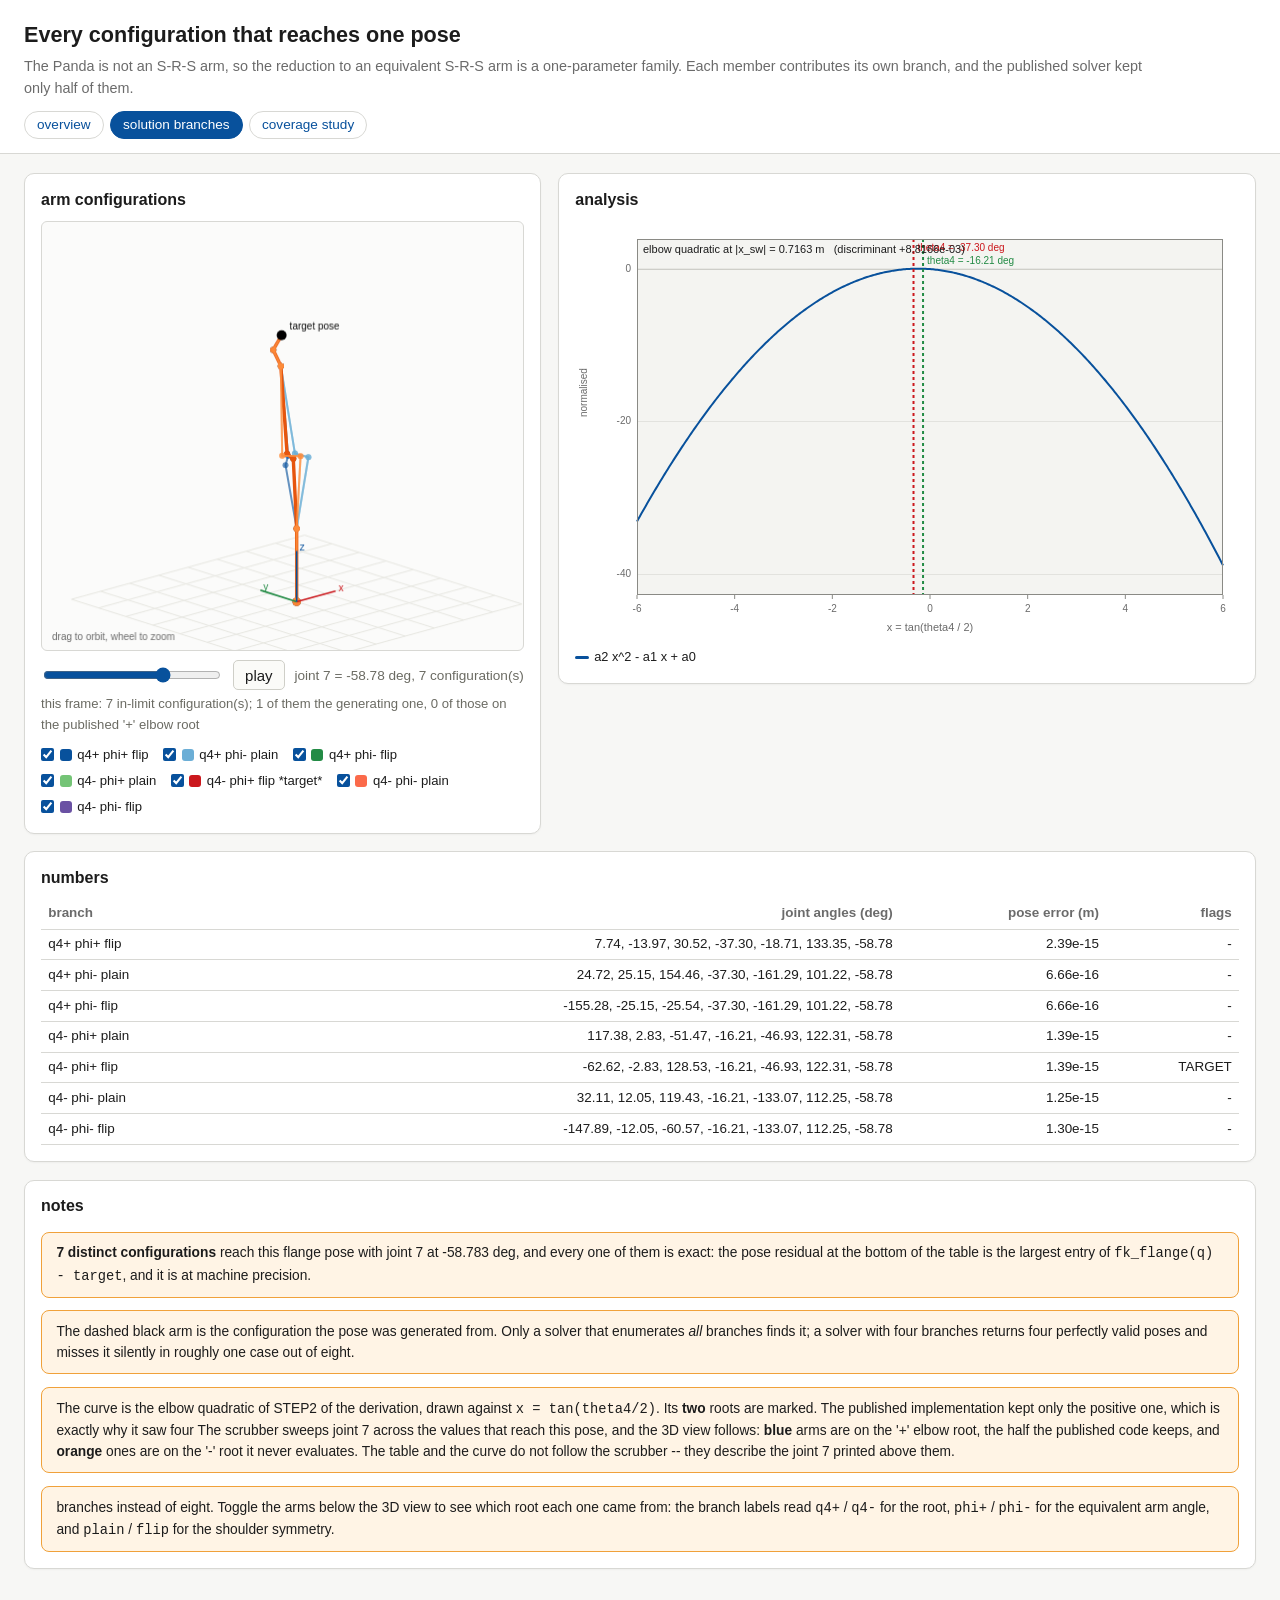
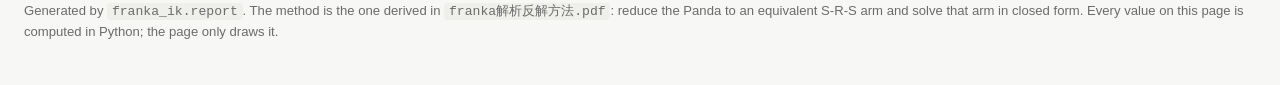
==== commit 09690135: "feat(demos): scrub joint 7 on the branch page, coloured by elbow root The HTML pages had no motion: " ====
--- a/demos/branches.html
+++ b/demos/branches.html
@@ -162,6 +162,41 @@
 
 footer { max-width: 1500px; margin: 2rem auto 0; padding: 0 1.5rem; color: var(--muted); font-size: 0.82rem; }
 footer code { background: #efefec; padding: 0.05rem 0.3rem; border-radius: 4px; }
+
+/* The joint-7 scrubber on the branches page: a slider, a play button and a label.
+   The browser has no solver -- the frames are pre-computed and embedded -- so this
+   only selects among them. */
+.motion {
+  display: flex;
+  align-items: center;
+  gap: 0.6rem;
+  margin-top: 0.6rem;
+}
+.motion input[type="range"] {
+  flex: 1 1 auto;
+  min-width: 8rem;
+  accent-color: #08519c;
+}
+.motion button {
+  font: inherit;
+  padding: 0.15rem 0.7rem;
+  border: 1px solid #cfcfc8;
+  border-radius: 5px;
+  background: #fbfbf8;
+  cursor: pointer;
+}
+.motion button:hover { background: #f1f1ec; }
+.motion-label {
+  font-variant-numeric: tabular-nums;
+  color: #6b6b63;
+  font-size: 0.85rem;
+  white-space: nowrap;
+}
+.motion-readout {
+  margin: 0.25rem 0 0;
+  color: #6b6b63;
+  font-size: 0.82rem;
+}
 
 </style>
 </head>
@@ -176,6 +211,8 @@
     <section class="card">
       <h2>arm configurations</h2>
       <canvas id="scene" class="scene"></canvas>
+      <div id="motion" class="motion"></div>
+      <p id="motion-readout" class="motion-readout"></p>
       <div id="branches" class="branches"></div>
     </section>
     <section class="card">
@@ -200,7 +237,7 @@
   page only draws it.
 </footer>
 <script>
-window.FRANKA_IK_DATA = {"kind":"branches","arms":[{"label":"q4+ phi+ flip","color":"#08519c","points":[[0.0,0.0,0.0],[0.0,0.0,0.333],[0.0,0.0,0.333],[-0.075594,-0.010275,0.639653],[-0.012897,0.040527,0.656811],[0.029051,0.131859,1.036497],[0.029051,0.131859,1.036497],[-0.008242,0.140189,1.115767],[0.081931,0.183599,1.153627]],"qDeg":[7.7408,-13.9704,30.5187,-37.3019,-18.7111,133.3453,-58.7831],"poseError":2.3869795029440866e-15,"withinLimits":true,"recoversTarget":false},{"label":"q4+ phi- plain","color":"#6baed6","points":[[0.0,0.0,0.0],[0.0,0.0,0.333],[0.0,0.0,0.333],[0.121993,0.056169,0.61904],[0.045912,0.060304,0.650676],[0.029051,0.131859,1.036497],[0.029051,0.131859,1.036497],[-0.008242,0.140189,1.115767],[0.081931,0.183599,1.153627]],"qDeg":[24.7226,25.1513,154.4557,-37.3019,-161.2889,101.2157,-58.7831],"poseError":6.661338147750939e-16,"withinLimits":true,"recoversTarget":false},{"label":"q4+ phi- flip","color":"#238b45","points":[[0.0,0.0,0.0],[0.0,0.0,0.333],[0.0,0.0,0.333],[0.121993,0.056169,0.61904],[0.045912,0.060304,0.650676],[0.029051,0.131859,1.036497],[0.029051,0.131859,1.036497],[-0.008242,0.140189,1.115767],[0.081931,0.183599,1.153627]],"qDeg":[-155.2774,-25.1513,-25.5443,-37.3019,-161.2889,101.2157,-58.7831],"poseError":6.661338147750939e-16,"withinLimits":true,"recoversTarget":false},{"label":"q4- phi+ plain","color":"#74c476","points":[[0.0,0.0,0.0],[0.0,0.0,0.333],[0.0,0.0,0.333],[-0.007182,0.013868,0.648614],[0.026519,0.089128,0.646074],[0.029051,0.131859,1.036497],[0.029051,0.131859,1.036497],[-0.008242,0.140189,1.115767],[0.081931,0.183599,1.153627]],"qDeg":[117.3798,2.8329,-51.469,-16.2126,-46.9276,122.3074,-58.7831],"poseError":1.3877787807814457e-15,"withinLimits":true,"recoversTarget":false},{"label":"q4- phi+ flip","color":"#cb181d","points":[[0.0,0.0,0.0],[0.0,0.0,0.333],[0.0,0.0,0.333],[-0.007182,0.013868,0.648614],[0.026519,0.089128,0.646074],[0.029051,0.131859,1.036497],[0.029051,0.131859,1.036497],[-0.008242,0.140189,1.115767],[0.081931,0.183599,1.153627]],"qDeg":[-62.6202,-2.8329,128.531,-16.2126,-46.9276,122.3074,-58.7831],"poseError":1.3877787807814457e-15,"withinLimits":true,"recoversTarget":true},{"label":"q4- phi- plain","color":"#fb6a4a","points":[[0.0,0.0,0.0],[0.0,0.0,0.333],[0.0,0.0,0.333],[0.055889,0.035078,0.642034],[-0.015884,0.074868,0.650498],[0.029051,0.131859,1.036497],[0.029051,0.131859,1.036497],[-0.008242,0.140189,1.115767],[0.081931,0.183599,1.153627]],"qDeg":[32.1138,12.0529,119.4258,-16.2126,-133.0724,112.2537,-58.7831],"poseError":1.2490009027033011e-15,"withinLimits":true,"recoversTarget":false},{"label":"q4- phi- flip","color":"#6a51a3","points":[[0.0,0.0,0.0],[0.0,0.0,0.333],[0.0,0.0,0.333],[0.055889,0.035078,0.642034],[-0.015884,0.074868,0.650498],[0.029051,0.131859,1.036497],[0.029051,0.131859,1.036497],[-0.008242,0.140189,1.115767],[0.081931,0.183599,1.153627]],"qDeg":[-147.8862,-12.0529,-60.5742,-16.2126,-133.0724,112.2537,-58.7831],"poseError":1.304512053934559e-15,"withinLimits":true,"recoversTarget":false}],"target":{"points":[[0.0,0.0,0.0],[0.0,0.0,0.333],[0.0,0.0,0.333],[-0.007182,0.013868,0.648614],[0.026519,0.089128,0.646074],[0.029051,0.131859,1.036497],[0.029051,0.131859,1.036497],[-0.008242,0.140189,1.115767],[0.081931,0.183599,1.153627]],"qDeg":[-62.6202,-2.8329,128.531,-16.2126,-46.9276,122.3074,-58.7831]},"tool":[0.081931,0.183599,1.153627],"toggleArms":true,"panels":[{"title":"elbow quadratic at |x_sw| = 0.7163 m   (discriminant +8.8166e-03)","yLabel":"normalised","xLabel":"x = tan(theta4 / 2)","xValues":[-6.0,-5.97,-5.94,-5.91,-5.88,-5.85,-5.82,-5.79,-5.76,-5.73,-5.7,-5.67,-5.64,-5.61,-5.58,-5.55,-5.52,-5.49,-5.46,-5.43,-5.4,-5.37,-5.34,-5.31,-5.28,-5.25,-5.22,-5.19,-5.16,-5.13,-5.1,-5.07,-5.04,-5.01,-4.98,-4.95,-4.92,-4.89,-4.86,-4.83,-4.8,-4.77,-4.74,-4.71,-4.68,-4.65,-4.62,-4.59,-4.56,-4.53,-4.5,-4.47,-4.44,-4.41,-4.38,-4.35,-4.32,-4.29,-4.26,-4.23,-4.2,-4.17,-4.14,-4.11,-4.08,-4.05,-4.02,-3.99,-3.96,-3.93,-3.9,-3.87,-3.84,-3.81,-3.78,-3.75,-3.72,-3.69,-3.66,-3.63,-3.6,-3.57,-3.54,-3.51,-3.48,-3.45,-3.42,-3.39,-3.36,-3.33,-3.3,-3.27,-3.24,-3.21,-3.18,-3.15,-3.12,-3.09,-3.06,-3.03,-3.0,-2.97,-2.94,-2.91,-2.88,-2.85,-2.82,-2.79,-2.76,-2.73,-2.7,-2.67,-2.64,-2.61,-2.58,-2.55,-2.52,-2.49,-2.46,-2.43,-2.4,-2.37,-2.34,-2.31,-2.28,-2.25,-2.22,-2.19,-2.16,-2.13,-2.1,-2.07,-2.04,-2.01,-1.98,-1.95,-1.92,-1.89,-1.86,-1.83,-1.8,-1.77,-1.74,-1.71,-1.68,-1.65,-1.62,-1.59,-1.56,-1.53,-1.5,-1.47,-1.44,-1.41,-1.38,-1.35,-1.32,-1.29,-1.26,-1.23,-1.2,-1.17,-1.14,-1.11,-1.08,-1.05,-1.02,-0.99,-0.96,-0.93,-0.9,-0.87,-0.84,-0.81,-0.78,-0.75,-0.72,-0.69,-0.66,-0.63,-0.6,-0.57,-0.54,-0.51,-0.48,-0.45,-0.42,-0.39,-0.36,-0.33,-0.3,-0.27,-0.24,-0.21,-0.18,-0.15,-0.12,-0.09,-0.06,-0.03,0.0,0.03,0.06,0.09,0.12,0.15,0.18,0.21,0.24,0.27,0.3,0.33,0.36,0.39,0.42,0.45,0.48,0.51,0.54,0.57,0.6,0.63,0.66,0.69,0.72,0.75,0.78,0.81,0.84,0.87,0.9,0.93,0.96,0.99,1.02,1.05,1.08,1.11,1.14,1.17,1.2,1.23,1.26,1.29,1.32,1.35,1.38,1.41,1.44,1.47,1.5,1.53,1.56,1.59,1.62,1.65,1.68,1.71,1.74,1.77,1.8,1.83,1.86,1.89,1.92,1.95,1.98,2.01,2.04,2.07,2.1,2.13,2.16,2.19,2.22,2.25,2.28,2.31,2.34,2.37,2.4,2.43,2.46,2.49,2.52,2.55,2.58,2.61,2.64,2.67,2.7,2.73,2.76,2.79,2.82,2.85,2.88,2.91,2.94,2.97,3.0,3.03,3.06,3.09,3.12,3.15,3.18,3.21,3.24,3.27,3.3,3.33,3.36,3.39,3.42,3.45,3.48,3.51,3.54,3.57,3.6,3.63,3.66,3.69,3.72,3.75,3.78,3.81,3.84,3.87,3.9,3.93,3.96,3.99,4.02,4.05,4.08,4.11,4.14,4.17,4.2,4.23,4.26,4.29,4.32,4.35,4.38,4.41,4.44,4.47,4.5,4.53,4.56,4.59,4.62,4.65,4.68,4.71,4.74,4.77,4.8,4.83,4.86,4.89,4.92,4.95,4.98,5.01,5.04,5.07,5.1,5.13,5.16,5.19,5.22,5.25,5.28,5.31,5.34,5.37,5.4,5.43,5.46,5.49,5.52,5.55,5.58,5.61,5.64,5.67,5.7,5.73,5.76,5.79,5.82,5.85,5.88,5.91,5.94,5.97,6.0],"series":[{"label":"a2 x^2 - a1 x + a0","values":[-33.16830893,-32.82360776,-32.48070659,-32.13960542,-31.80030425,-31.46280308,-31.12710192,-30.79320075,-30.46109958,-30.13079841,-29.80229724,-29.47559607,-29.1506949,-28.82759373,-28.50629257,-28.1867914,-27.86909023,-27.55318906,-27.23908789,-26.92678672,-26.61628555,-26.30758438,-26.00068322,-25.69558205,-25.39228088,-25.09077971,-24.79107854,-24.49317737,-24.1970762,-23.90277503,-23.61027387,-23.3195727,-23.03067153,-22.74357036,-22.45826919,-22.17476802,-21.89306685,-21.61316569,-21.33506452,-21.05876335,-20.78426218,-20.51156101,-20.24065984,-19.97155867,-19.7042575,-19.43875634,-19.17505517,-18.913154,-18.65305283,-18.39475166,-18.13825049,-17.88354932,-17.63064815,-17.37954699,-17.13024582,-16.88274465,-16.63704348,-16.39314231,-16.15104114,-15.91073997,-15.67223881,-15.43553764,-15.20063647,-14.9675353,-14.73623413,-14.50673296,-14.27903179,-14.05313062,-13.82902946,-13.60672829,-13.38622712,-13.16752595,-12.95062478,-12.73552361,-12.52222244,-12.31072127,-12.10102011,-11.89311894,-11.68701777,-11.4827166,-11.28021543,-11.07951426,-10.88061309,-10.68351192,-10.48821076,-10.29470959,-10.10300842,-9.91310725,-9.72500608,-9.53870491,-9.35420374,-9.17150258,-8.99060141,-8.81150024,-8.63419907,-8.4586979,-8.28499673,-8.11309556,-7.94299439,-7.77469323,-7.60819206,-7.44349089,-7.28058972,-7.11948855,-6.96018738,-6.80268621,-6.64698504,-6.49308388,-6.34098271,-6.19068154,-6.04218037,-5.8954792,-5.75057803,-5.60747686,-5.4661757,-5.32667453,-5.18897336,-5.05307219,-4.91897102,-4.78666985,-4.65616868,-4.52746751,-4.40056635,-4.27546518,-4.15216401,-4.03066284,-3.91096167,-3.7930605,-3.67695933,-3.56265816,-3.450157,-3.33945583,-3.23055466,-3.12345349,-3.01815232,-2.91465115,-2.81294998,-2.71304881,-2.61494765,-2.51864648,-2.42414531,-2.33144414,-2.24054297,-2.1514418,-2.06414063,-1.97863947,-1.8949383,-1.81303713,-1.73293596,-1.65463479,-1.57813362,-1.50343245,-1.43053128,-1.35943012,-1.29012895,-1.22262778,-1.15692661,-1.09302544,-1.03092427,-0.9706231,-0.91212193,-0.85542077,-0.8005196,-0.74741843,-0.69611726,-0.64661609,-0.59891492,-0.55301375,-0.50891259,-0.46661142,-0.42611025,-0.38740908,-0.35050791,-0.31540674,-0.28210557,-0.2506044,-0.22090324,-0.19300207,-0.1669009,-0.14259973,-0.12009856,-0.09939739,-0.08049622,-0.06339505,-0.04809389,-0.03459272,-0.02289155,-0.01299038,-0.00488921,0.00141196,0.00591313,0.0086143,0.00951546,0.00861663,0.0059178,0.00141897,-0.00487986,-0.01297869,-0.02287752,-0.03457636,-0.04807519,-0.06337402,-0.08047285,-0.09937168,-0.12007051,-0.14256934,-0.16686817,-0.19296701,-0.22086584,-0.25056467,-0.2820635,-0.31536233,-0.35046116,-0.38735999,-0.42605882,-0.46655766,-0.50885649,-0.55295532,-0.59885415,-0.64655298,-0.69605181,-0.74735064,-0.80044948,-0.85534831,-0.91204714,-0.97054597,-1.0308448,-1.09294363,-1.15684246,-1.22254129,-1.29004013,-1.35933896,-1.43043779,-1.50333662,-1.57803545,-1.65453428,-1.73283311,-1.81293194,-1.89483078,-1.97852961,-2.06402844,-2.15132727,-2.2404261,-2.33132493,-2.42402376,-2.51852259,-2.61482143,-2.71292026,-2.81281909,-2.91451792,-3.01801675,-3.12331558,-3.23041441,-3.33931325,-3.45001208,-3.56251091,-3.67680974,-3.79290857,-3.9108074,-4.03050623,-4.15200506,-4.2753039,-4.40040273,-4.52730156,-4.65600039,-4.78649922,-4.91879805,-5.05289688,-5.18879571,-5.32649455,-5.46599338,-5.60729221,-5.75039104,-5.89528987,-6.0419887,-6.19048753,-6.34078637,-6.4928852,-6.64678403,-6.80248286,-6.95998169,-7.11928052,-7.28037935,-7.44327818,-7.60797702,-7.77447585,-7.94277468,-8.11287351,-8.28477234,-8.45847117,-8.63397,-8.81126883,-8.99036767,-9.1712665,-9.35396533,-9.53846416,-9.72476299,-9.91286182,-10.10276065,-10.29445948,-10.48795832,-10.68325715,-10.88035598,-11.07925481,-11.27995364,-11.48245247,-11.6867513,-11.89285014,-12.10074897,-12.3104478,-12.52194663,-12.73524546,-12.95034429,-13.16724312,-13.38594195,-13.60644079,-13.82873962,-14.05283845,-14.27873728,-14.50643611,-14.73593494,-14.96723377,-15.2003326,-15.43523144,-15.67193027,-15.9104291,-16.15072793,-16.39282676,-16.63672559,-16.88242442,-17.12992326,-17.37922209,-17.63032092,-17.88321975,-18.13791858,-18.39441741,-18.65271624,-18.91281507,-19.17471391,-19.43841274,-19.70391157,-19.9712104,-20.24030923,-20.51120806,-20.78390689,-21.05840572,-21.33470456,-21.61280339,-21.89270222,-22.17440105,-22.45789988,-22.74319871,-23.03029754,-23.31919637,-23.60989521,-23.90239404,-24.19669287,-24.4927917,-24.79069053,-25.09038936,-25.39188819,-25.69518703,-26.00028586,-26.30718469,-26.61588352,-26.92638235,-27.23868118,-27.55278001,-27.86867884,-28.18637768,-28.50587651,-28.82717534,-29.15027417,-29.475173,-29.80187183,-30.13037066,-30.46066949,-30.79276833,-31.12666716,-31.46236599,-31.79986482,-32.13916365,-32.48026248,-32.82316131,-33.16786015,-33.51435898,-33.86265781,-34.21275664,-34.56465547,-34.9183543,-35.27385313,-35.63115196,-35.9902508,-36.35114963,-36.71384846,-37.07834729,-37.44464612,-37.81274495,-38.18264378,-38.55434261,-38.92784145],"color":"#08519c","width":2.0}],"markers":[{"x":-0.337527762453683,"label":"theta4 = -37.30 deg","color":"#cb181d"},{"x":-0.14243328075378175,"label":"theta4 = -16.21 deg","color":"#238b45"}]}],"table":{"headers":["branch","joint angles (deg)","pose error (m)","flags"],"rows":[["q4+ phi+ flip","7.74, -13.97, 30.52, -37.30, -18.71, 133.35, -58.78","2.39e-15","-"],["q4+ phi- plain","24.72, 25.15, 154.46, -37.30, -161.29, 101.22, -58.78","6.66e-16","-"],["q4+ phi- flip","-155.28, -25.15, -25.54, -37.30, -161.29, 101.22, -58.78","6.66e-16","-"],["q4- phi+ plain","117.38, 2.83, -51.47, -16.21, -46.93, 122.31, -58.78","1.39e-15","-"],["q4- phi+ flip","-62.62, -2.83, 128.53, -16.21, -46.93, 122.31, -58.78","1.39e-15","TARGET"],["q4- phi- plain","32.11, 12.05, 119.43, -16.21, -133.07, 112.25, -58.78","1.25e-15","-"],["q4- phi- flip","-147.89, -12.05, -60.57, -16.21, -133.07, 112.25, -58.78","1.30e-15","-"]]},"notes":["<b>7 distinct configurations</b> reach this flange pose with joint 7 at -58.783 deg, and every one of them is exact: the pose residual at the bottom of the table is the largest entry of <code>fk_flange(q) - target</code>, and it is at machine precision.","The dashed black arm is the configuration the pose was generated from. Only a solver that enumerates <i>all</i> branches finds it; a solver with four branches returns four perfectly valid poses and misses it silently in roughly one case out of eight.","The curve is the elbow quadratic of STEP2 of the derivation, drawn against <code>x = tan(theta4/2)</code>. Its <b>two</b> roots are marked. The published implementation kept only the positive one, which is exactly why it saw four branches instead of eight. Toggle the arms below the 3D view to see which root each one came from: the branch labels read <code>q4+</code> / <code>q4-</code> for the root, <code>phi+</code> / <code>phi-</code> for the equivalent arm angle, and <code>plain</code> / <code>flip</code> for the shoulder symmetry."]};
+window.FRANKA_IK_DATA = {"kind":"branches","arms":[{"label":"q4+ phi+ flip","color":"#08519c","points":[[0.0,0.0,0.0],[0.0,0.0,0.333],[0.0,0.0,0.333],[-0.075594,-0.010275,0.639653],[-0.012897,0.040527,0.656811],[0.029051,0.131859,1.036497],[0.029051,0.131859,1.036497],[-0.008242,0.140189,1.115767],[0.081931,0.183599,1.153627]],"qDeg":[7.7408,-13.9704,30.5187,-37.3019,-18.7111,133.3453,-58.7831],"poseError":2.3869795029440866e-15,"withinLimits":true,"recoversTarget":false},{"label":"q4+ phi- plain","color":"#6baed6","points":[[0.0,0.0,0.0],[0.0,0.0,0.333],[0.0,0.0,0.333],[0.121993,0.056169,0.61904],[0.045912,0.060304,0.650676],[0.029051,0.131859,1.036497],[0.029051,0.131859,1.036497],[-0.008242,0.140189,1.115767],[0.081931,0.183599,1.153627]],"qDeg":[24.7226,25.1513,154.4557,-37.3019,-161.2889,101.2157,-58.7831],"poseError":6.661338147750939e-16,"withinLimits":true,"recoversTarget":false},{"label":"q4+ phi- flip","color":"#238b45","points":[[0.0,0.0,0.0],[0.0,0.0,0.333],[0.0,0.0,0.333],[0.121993,0.056169,0.61904],[0.045912,0.060304,0.650676],[0.029051,0.131859,1.036497],[0.029051,0.131859,1.036497],[-0.008242,0.140189,1.115767],[0.081931,0.183599,1.153627]],"qDeg":[-155.2774,-25.1513,-25.5443,-37.3019,-161.2889,101.2157,-58.7831],"poseError":6.661338147750939e-16,"withinLimits":true,"recoversTarget":false},{"label":"q4- phi+ plain","color":"#74c476","points":[[0.0,0.0,0.0],[0.0,0.0,0.333],[0.0,0.0,0.333],[-0.007182,0.013868,0.648614],[0.026519,0.089128,0.646074],[0.029051,0.131859,1.036497],[0.029051,0.131859,1.036497],[-0.008242,0.140189,1.115767],[0.081931,0.183599,1.153627]],"qDeg":[117.3798,2.8329,-51.469,-16.2126,-46.9276,122.3074,-58.7831],"poseError":1.3877787807814457e-15,"withinLimits":true,"recoversTarget":false},{"label":"q4- phi+ flip","color":"#cb181d","points":[[0.0,0.0,0.0],[0.0,0.0,0.333],[0.0,0.0,0.333],[-0.007182,0.013868,0.648614],[0.026519,0.089128,0.646074],[0.029051,0.131859,1.036497],[0.029051,0.131859,1.036497],[-0.008242,0.140189,1.115767],[0.081931,0.183599,1.153627]],"qDeg":[-62.6202,-2.8329,128.531,-16.2126,-46.9276,122.3074,-58.7831],"poseError":1.3877787807814457e-15,"withinLimits":true,"recoversTarget":true},{"label":"q4- phi- plain","color":"#fb6a4a","points":[[0.0,0.0,0.0],[0.0,0.0,0.333],[0.0,0.0,0.333],[0.055889,0.035078,0.642034],[-0.015884,0.074868,0.650498],[0.029051,0.131859,1.036497],[0.029051,0.131859,1.036497],[-0.008242,0.140189,1.115767],[0.081931,0.183599,1.153627]],"qDeg":[32.1138,12.0529,119.4258,-16.2126,-133.0724,112.2537,-58.7831],"poseError":1.2490009027033011e-15,"withinLimits":true,"recoversTarget":false},{"label":"q4- phi- flip","color":"#6a51a3","points":[[0.0,0.0,0.0],[0.0,0.0,0.333],[0.0,0.0,0.333],[0.055889,0.035078,0.642034],[-0.015884,0.074868,0.650498],[0.029051,0.131859,1.036497],[0.029051,0.131859,1.036497],[-0.008242,0.140189,1.115767],[0.081931,0.183599,1.153627]],"qDeg":[-147.8862,-12.0529,-60.5742,-16.2126,-133.0724,112.2537,-58.7831],"poseError":1.304512053934559e-15,"withinLimits":true,"recoversTarget":false}],"target":{"points":[[0.0,0.0,0.0],[0.0,0.0,0.333],[0.0,0.0,0.333],[-0.007182,0.013868,0.648614],[0.026519,0.089128,0.646074],[0.029051,0.131859,1.036497],[0.029051,0.131859,1.036497],[-0.008242,0.140189,1.115767],[0.081931,0.183599,1.153627]],"qDeg":[-62.6202,-2.8329,128.531,-16.2126,-46.9276,122.3074,-58.7831]},"tool":[0.081931,0.183599,1.153627],"motion":{"q7Deg":[-76.78310094493908,-74.7831009449391,-72.7831009449391,-70.78310094493908,-68.7831009449391,-66.7831009449391,-64.7831009449391,-62.783100944939086,-60.783100944939086,-58.78310094493909,-56.78310094493909,-54.783100944939086,-52.783100944939086,-50.783100944939086],"parts":[[{"label":"q4+ phi+ plain","color":"#08519c","points":[[0.0,0.0,0.0],[0.0,0.0,0.333],[0.0,0.0,0.333],[-0.078638,0.113773,0.617126],[-0.009853,0.081369,0.64914],[0.018198,0.156988,1.033532],[0.018198,0.156988,1.033532],[-0.008242,0.140189,1.115767],[0.081931,0.183599,1.153627]],"qDeg":[124.6516,25.9555,-152.449,-33.4527,58.106,125.9803,-76.7831],"poseError":1.1657341758564144e-15,"withinLimits":true,"recoversTarget":false},{"label":"q4+ phi+ flip","color":"#08519c","points":[[0.0,0.0,0.0],[0.0,0.0,0.333],[0.0,0.0,0.333],[-0.078638,0.113773,0.617126],[-0.009853,0.081369,0.64914],[0.018198,0.156988,1.033532],[0.018198,0.156988,1.033532],[-0.008242,0.140189,1.115767],[0.081931,0.183599,1.153627]],"qDeg":[-55.3484,-25.9555,27.551,-33.4527,58.106,125.9803,-76.7831],"poseError":1.2212453270876722e-15,"withinLimits":true,"recoversTarget":false},{"label":"q4+ phi- flip","color":"#6baed6","points":[[0.0,0.0,0.0],[0.0,0.0,0.333],[0.0,0.0,0.333],[0.016525,0.161906,0.603868],[0.010133,0.091478,0.646355],[0.018198,0.156988,1.033532],[0.018198,0.156988,1.033532],[-0.008242,0.140189,1.115767],[0.081931,0.183599,1.153627]],"qDeg":[-95.8278,-30.999,0.5502,-33.4527,121.894,109.6816,-76.7831],"poseError":7.771561172376096e-16,"withinLimits":true,"recoversTarget":false}],[{"label":"q4+ phi+ plain","color":"#08519c","points":[[0.0,0.0,0.0],[0.0,0.0,0.333],[0.0,0.0,0.333],[-0.091616,0.091903,0.621126],[-0.015824,0.076851,0.650026],[0.019554,0.154232,1.033462],[0.019554,0.154232,1.033462],[-0.008242,0.140189,1.115767],[0.081931,0.183599,1.153627]],"qDeg":[134.9104,24.2461,-148.5452,-35.0051,43.3663,129.3126,-74.7831],"poseError":2.3314683517128287e-15,"withinLimits":true,"recoversTarget":false},{"label":"q4+ phi+ flip","color":"#08519c","points":[[0.0,0.0,0.0],[0.0,0.0,0.333],[0.0,0.0,0.333],[-0.091616,0.091903,0.621126],[-0.015824,0.076851,0.650026],[0.019554,0.154232,1.033462],[0.019554,0.154232,1.033462],[-0.008242,0.140189,1.115767],[0.081931,0.183599,1.153627]],"qDeg":[-45.0896,-24.2461,31.4548,-35.0051,43.3663,129.3126,-74.7831],"poseError":2.3314683517128287e-15,"withinLimits":true,"recoversTarget":false},{"label":"q4+ phi- flip","color":"#6baed6","points":[[0.0,0.0,0.0],[0.0,0.0,0.333],[0.0,0.0,0.333],[0.045332,0.158367,0.602668],[0.018082,0.093307,0.645457],[0.019554,0.154232,1.033462],[0.019554,0.154232,1.033462],[-0.008242,0.140189,1.115767],[0.081931,0.183599,1.153627]],"qDeg":[-105.9738,-31.4188,-5.7697,-35.0051,136.6337,105.9594,-74.7831],"poseError":1.3322676295501878e-15,"withinLimits":true,"recoversTarget":false}],[{"label":"q4+ phi+ plain","color":"#08519c","points":[[0.0,0.0,0.0],[0.0,0.0,0.333],[0.0,0.0,0.333],[-0.097396,0.074558,0.624224],[-0.019402,0.07191,0.650986],[0.020876,0.15146,1.033493],[0.020876,0.15146,1.033493],[-0.008242,0.140189,1.115767],[0.081931,0.183599,1.153627]],"qDeg":[142.5656,22.8398,-146.6902,-36.1021,32.9123,131.3262,-72.7831],"poseError":1.8596235662471372e-15,"withinLimits":true,"recoversTarget":false},{"label":"q4+ phi+ flip","color":"#08519c","points":[[0.0,0.0,0.0],[0.0,0.0,0.333],[0.0,0.0,0.333],[-0.097396,0.074558,0.624224],[-0.019402,0.07191,0.650986],[0.020876,0.15146,1.033493],[0.020876,0.15146,1.033493],[-0.008242,0.140189,1.115767],[0.081931,0.183599,1.153627]],"qDeg":[-37.4344,-22.8398,33.3098,-36.1021,32.9123,131.3262,-72.7831],"poseError":1.8318679906315083e-15,"withinLimits":true,"recoversTarget":false},{"label":"q4+ phi- flip","color":"#6baed6","points":[[0.0,0.0,0.0],[0.0,0.0,0.333],[0.0,0.0,0.333],[0.065832,0.150527,0.602933],[0.025036,0.092592,0.645189],[0.020876,0.15146,1.033493],[0.020876,0.15146,1.033493],[-0.008242,0.140189,1.115767],[0.081931,0.183599,1.153627]],"qDeg":[-113.6217,-31.3265,-9.885,-36.1021,147.0877,103.6257,-72.7831],"poseError":4.996003610813204e-16,"withinLimits":true,"recoversTarget":false}],[{"label":"q4+ phi+ plain","color":"#08519c","points":[[0.0,0.0,0.0],[0.0,0.0,0.333],[0.0,0.0,0.333],[-0.099676,0.059506,0.626904],[-0.021417,0.066856,0.651957],[0.022162,0.148674,1.033624],[0.022162,0.148674,1.033624],[-0.008242,0.140189,1.115767],[0.081931,0.183599,1.153627]],"qDeg":[149.1633,21.5532,-145.7539,-36.8909,24.2523,132.6711,-70.7831],"poseError":3.3861802251067274e-15,"withinLimits":true,"recoversTarget":false},{"label":"q4+ phi+ flip","color":"#08519c","points":[[0.0,0.0,0.0],[0.0,0.0,0.333],[0.0,0.0,0.333],[-0.099676,0.059506,0.626904],[-0.021417,0.066856,0.651957],[0.022162,0.148674,1.033624],[0.022162,0.148674,1.033624],[-0.008242,0.140189,1.115767],[0.081931,0.183599,1.153627]],"qDeg":[-30.8367,-21.5532,34.2461,-36.8909,24.2523,132.6711,-70.7831],"poseError":3.3861802251067274e-15,"withinLimits":true,"recoversTarget":false},{"label":"q4+ phi- flip","color":"#6baed6","points":[[0.0,0.0,0.0],[0.0,0.0,0.333],[0.0,0.0,0.333],[0.081823,0.140456,0.603985],[0.031058,0.09026,0.645331],[0.022162,0.148674,1.033624],[0.022162,0.148674,1.033624],[-0.008242,0.140189,1.115767],[0.081931,0.183599,1.153627]],"qDeg":[-120.223,-30.9576,-13.0281,-36.8909,155.7477,102.0285,-70.7831],"poseError":6.106226635438361e-16,"withinLimits":true,"recoversTarget":false},{"label":"q4- phi+ plain","color":"#e6550d","points":[[0.0,0.0,0.0],[0.0,0.0,0.333],[0.0,0.0,0.333],[-0.028893,0.096069,0.632653],[0.03435,0.047697,0.654259],[0.022162,0.148674,1.033624],[0.022162,0.148674,1.033624],[-0.008242,0.140189,1.115767],[0.081931,0.183599,1.153627]],"qDeg":[106.7388,18.5098,-145.5819,-16.6236,64.4917,120.606,-70.7831],"poseError":6.938893903907228e-16,"withinLimits":true,"recoversTarget":false},{"label":"q4- phi+ flip","color":"#e6550d","points":[[0.0,0.0,0.0],[0.0,0.0,0.333],[0.0,0.0,0.333],[-0.028893,0.096069,0.632653],[0.03435,0.047697,0.654259],[0.022162,0.148674,1.033624],[0.022162,0.148674,1.033624],[-0.008242,0.140189,1.115767],[0.081931,0.183599,1.153627]],"qDeg":[-73.2612,-18.5098,34.4181,-16.6236,64.4917,120.606,-70.7831],"poseError":8.049116928532385e-16,"withinLimits":true,"recoversTarget":false},{"label":"q4- phi- flip","color":"#fd8d3c","points":[[0.0,0.0,0.0],[0.0,0.0,0.333],[0.0,0.0,0.333],[0.010427,0.113606,0.627688],[0.009564,0.036643,0.657389],[0.022162,0.148674,1.033624],[0.022162,0.148674,1.033624],[-0.008242,0.140189,1.115767],[0.081931,0.183599,1.153627]],"qDeg":[-95.244,-21.1631,4.2927,-16.6236,115.5083,114.0936,-70.7831],"poseError":5.551115123125783e-16,"withinLimits":true,"recoversTarget":false}],[{"label":"q4+ phi+ plain","color":"#08519c","points":[[0.0,0.0,0.0],[0.0,0.0,0.333],[0.0,0.0,0.333],[-0.099669,0.045923,0.629333],[-0.022231,0.061853,0.65291],[0.023412,0.145877,1.033855],[0.023412,0.145877,1.033855],[-0.008242,0.140189,1.115767],[0.081931,0.183599,1.153627]],"qDeg":[155.262,20.3209,-145.3776,-37.4387,16.5391,133.5661,-68.7831],"poseError":2.0539125955565396e-15,"withinLimits":true,"recoversTarget":false},{"label":"q4+ phi+ flip","color":"#08519c","points":[[0.0,0.0,0.0],[0.0,0.0,0.333],[0.0,0.0,0.333],[-0.099669,0.045923,0.629333],[-0.022231,0.061853,0.65291],[0.023412,0.145877,1.033855],[0.023412,0.145877,1.033855],[-0.008242,0.140189,1.115767],[0.081931,0.183599,1.153627]],"qDeg":[-24.738,-20.3209,34.6224,-37.4387,16.5391,133.5661,-68.7831],"poseError":2.0539125955565396e-15,"withinLimits":true,"recoversTarget":false},{"label":"q4+ phi- plain","color":"#6baed6","points":[[0.0,0.0,0.0],[0.0,0.0,0.333],[0.0,0.0,0.333],[0.094594,0.128878,0.605577],[0.036131,0.086775,0.645773],[0.023412,0.145877,1.033855],[0.023412,0.145877,1.033855],[-0.008242,0.140189,1.115767],[0.081931,0.183599,1.153627]],"qDeg":[53.7221,30.3918,164.3772,-37.4387,163.4609,100.9478,-68.7831],"poseError":7.771561172376096e-16,"withinLimits":true,"recoversTarget":false},{"label":"q4+ phi- flip","color":"#6baed6","points":[[0.0,0.0,0.0],[0.0,0.0,0.333],[0.0,0.0,0.333],[0.094594,0.128878,0.605577],[0.036131,0.086775,0.645773],[0.023412,0.145877,1.033855],[0.023412,0.145877,1.033855],[-0.008242,0.140189,1.115767],[0.081931,0.183599,1.153627]],"qDeg":[-126.2779,-30.3918,-15.6228,-37.4387,163.4609,100.9478,-68.7831],"poseError":7.771561172376096e-16,"withinLimits":true,"recoversTarget":false},{"label":"q4- phi+ plain","color":"#e6550d","points":[[0.0,0.0,0.0],[0.0,0.0,0.333],[0.0,0.0,0.333],[-0.036019,0.077656,0.637184],[0.042365,0.056519,0.651862],[0.023412,0.145877,1.033855],[0.023412,0.145877,1.033855],[-0.008242,0.140189,1.115767],[0.081931,0.183599,1.153627]],"qDeg":[114.8832,15.7176,-131.0531,-16.0759,40.999,122.762,-68.7831],"poseError":1.5543122344752192e-15,"withinLimits":true,"recoversTarget":false},{"label":"q4- phi+ flip","color":"#e6550d","points":[[0.0,0.0,0.0],[0.0,0.0,0.333],[0.0,0.0,0.333],[-0.036019,0.077656,0.637184],[0.042365,0.056519,0.651862],[0.023412,0.145877,1.033855],[0.023412,0.145877,1.033855],[-0.008242,0.140189,1.115767],[0.081931,0.183599,1.153627]],"qDeg":[-65.1168,-15.7176,48.9469,-16.0759,40.999,122.762,-68.7831],"poseError":1.5543122344752192e-15,"withinLimits":true,"recoversTarget":false},{"label":"q4- phi- flip","color":"#fd8d3c","points":[[0.0,0.0,0.0],[0.0,0.0,0.333],[0.0,0.0,0.333],[0.03089,0.106228,0.629002],[-0.003584,0.036898,0.657481],[0.023412,0.145877,1.033855],[0.023412,0.145877,1.033855],[-0.008242,0.140189,1.115767],[0.081931,0.183599,1.153627]],"qDeg":[-106.2139,-20.4928,-9.5898,-16.0759,139.001,111.7519,-68.7831],"poseError":1.1102230246251565e-15,"withinLimits":true,"recoversTarget":false}],[{"label":"q4+ phi+ plain","color":"#08519c","points":[[0.0,0.0,0.0],[0.0,0.0,0.333],[0.0,0.0,0.333],[-0.097903,0.033384,0.631591],[-0.022045,0.056998,0.653823],[0.024622,0.143074,1.034185],[0.024622,0.143074,1.034185],[-0.008242,0.140189,1.115767],[0.081931,0.183599,1.153627]],"qDeg":[161.1709,19.1072,-145.4121,-37.7805,9.3524,134.1107,-66.7831],"poseError":3.0808688933348094e-15,"withinLimits":true,"recoversTarget":false},{"label":"q4+ phi+ flip","color":"#08519c","points":[[0.0,0.0,0.0],[0.0,0.0,0.333],[0.0,0.0,0.333],[-0.097903,0.033384,0.631591],[-0.022045,0.056998,0.653823],[0.024622,0.143074,1.034185],[0.024622,0.143074,1.034185],[-0.008242,0.140189,1.115767],[0.081931,0.183599,1.153627]],"qDeg":[-18.8291,-19.1072,34.5879,-37.7805,9.3524,134.1107,-66.7831],"poseError":3.0808688933348094e-15,"withinLimits":true,"recoversTarget":false},{"label":"q4- phi+ plain","color":"#e6550d","points":[[0.0,0.0,0.0],[0.0,0.0,0.333],[0.0,0.0,0.333],[-0.036545,0.062423,0.64061],[0.0454,0.064899,0.649843],[0.024622,0.143074,1.034185],[0.024622,0.143074,1.034185],[-0.008242,0.140189,1.115767],[0.081931,0.183599,1.153627]],"qDeg":[120.3465,13.2325,-119.2683,-15.7341,22.7066,123.7722,-66.7831],"poseError":7.771561172376096e-16,"withinLimits":true,"recoversTarget":false},{"label":"q4- phi+ flip","color":"#e6550d","points":[[0.0,0.0,0.0],[0.0,0.0,0.333],[0.0,0.0,0.333],[-0.036545,0.062423,0.64061],[0.0454,0.064899,0.649843],[0.024622,0.143074,1.034185],[0.024622,0.143074,1.034185],[-0.008242,0.140189,1.115767],[0.081931,0.183599,1.153627]],"qDeg":[-59.6535,-13.2325,60.7317,-15.7341,22.7066,123.7722,-66.7831],"poseError":8.326672684688674e-16,"withinLimits":true,"recoversTarget":false},{"label":"q4- phi- plain","color":"#fd8d3c","points":[[0.0,0.0,0.0],[0.0,0.0,0.333],[0.0,0.0,0.333],[0.043886,0.095271,0.631083],[-0.012823,0.041121,0.656739],[0.024622,0.143074,1.034185],[0.024622,0.143074,1.034185],[-0.008242,0.140189,1.115767],[0.081931,0.183599,1.153627]],"qDeg":[65.2672,19.3865,159.5304,-15.7341,157.2934,110.6216,-66.7831],"poseError":4.996003610813204e-16,"withinLimits":true,"recoversTarget":false},{"label":"q4- phi- flip","color":"#fd8d3c","points":[[0.0,0.0,0.0],[0.0,0.0,0.333],[0.0,0.0,0.333],[0.043886,0.095271,0.631083],[-0.012823,0.041121,0.656739],[0.024622,0.143074,1.034185],[0.024622,0.143074,1.034185],[-0.008242,0.140189,1.115767],[0.081931,0.183599,1.153627]],"qDeg":[-114.7328,-19.3865,-20.4696,-15.7341,157.2934,110.6216,-66.7831],"poseError":6.106226635438361e-16,"withinLimits":true,"recoversTarget":false}],[{"label":"q4+ phi+ flip","color":"#08519c","points":[[0.0,0.0,0.0],[0.0,0.0,0.333],[0.0,0.0,0.333],[-0.094613,0.021634,0.633726],[-0.020974,0.052364,0.654684],[0.025793,0.140267,1.034615],[0.025793,0.140267,1.034615],[-0.008242,0.140189,1.115767],[0.081931,0.183599,1.153627]],"qDeg":[-12.8799,-17.8868,34.1997,-37.9346,2.4304,134.353,-64.7831],"poseError":3.802513859341161e-15,"withinLimits":true,"recoversTarget":false},{"label":"q4- phi+ plain","color":"#e6550d","points":[[0.0,0.0,0.0],[0.0,0.0,0.333],[0.0,0.0,0.333],[-0.033706,0.048709,0.643399],[0.045025,0.072896,0.648152],[0.025793,0.140267,1.034615],[0.025793,0.140267,1.034615],[-0.008242,0.140189,1.115767],[0.081931,0.183599,1.153627]],"qDeg":[124.6828,10.804,-107.9028,-15.5799,5.8615,124.1851,-64.7831],"poseError":8.326672684688674e-16,"withinLimits":true,"recoversTarget":false},{"label":"q4- phi+ flip","color":"#e6550d","points":[[0.0,0.0,0.0],[0.0,0.0,0.333],[0.0,0.0,0.333],[-0.033706,0.048709,0.643399],[0.045025,0.072896,0.648152],[0.025793,0.140267,1.034615],[0.025793,0.140267,1.034615],[-0.008242,0.140189,1.115767],[0.081931,0.183599,1.153627]],"qDeg":[-55.3172,-10.804,72.0972,-15.5799,5.8615,124.1851,-64.7831],"poseError":7.771561172376096e-16,"withinLimits":true,"recoversTarget":false}],[{"label":"q4+ phi+ flip","color":"#08519c","points":[[0.0,0.0,0.0],[0.0,0.0,0.333],[0.0,0.0,0.333],[-0.089867,0.010506,0.63577],[-0.019081,0.04802,0.655478],[0.026922,0.13746,1.035145],[0.026922,0.13746,1.035145],[-0.008242,0.140189,1.115767],[0.081931,0.183599,1.153627]],"qDeg":[-6.6682,-16.6381,33.4536,-37.9086,-4.4263,134.3122,-62.7831],"poseError":2.3592239273284576e-15,"withinLimits":true,"recoversTarget":false},{"label":"q4- phi+ plain","color":"#e6550d","points":[[0.0,0.0,0.0],[0.0,0.0,0.333],[0.0,0.0,0.333],[-0.028146,0.036066,0.645671],[0.041664,0.080013,0.646886],[0.026922,0.13746,1.035145],[0.026922,0.13746,1.035145],[-0.008242,0.140189,1.115767],[0.081931,0.183599,1.153627]],"qDeg":[127.9688,8.3243,-95.8385,-15.606,-10.6863,124.1168,-62.7831],"poseError":2.0261570199409107e-15,"withinLimits":true,"recoversTarget":false},{"label":"q4- phi+ flip","color":"#e6550d","points":[[0.0,0.0,0.0],[0.0,0.0,0.333],[0.0,0.0,0.333],[-0.028146,0.036066,0.645671],[0.041664,0.080013,0.646886],[0.026922,0.13746,1.035145],[0.026922,0.13746,1.035145],[-0.008242,0.140189,1.115767],[0.081931,0.183599,1.153627]],"qDeg":[-52.0312,-8.3243,84.1615,-15.606,-10.6863,124.1168,-62.7831],"poseError":1.970645868709653e-15,"withinLimits":true,"recoversTarget":false}],[{"label":"q4+ phi+ flip","color":"#08519c","points":[[0.0,0.0,0.0],[0.0,0.0,0.333],[0.0,0.0,0.333],[-0.083597,-0.000109,0.637742],[-0.016392,0.04404,0.656193],[0.028009,0.134656,1.035772],[0.028009,0.134656,1.035772],[-0.008242,0.140189,1.115767],[0.081931,0.183599,1.153627]],"qDeg":[0.0749,-15.3401,32.2816,-37.7011,-11.403,133.9851,-60.7831],"poseError":3.3306690738754696e-15,"withinLimits":true,"recoversTarget":false},{"label":"q4- phi+ plain","color":"#e6550d","points":[[0.0,0.0,0.0],[0.0,0.0,0.333],[0.0,0.0,0.333],[-0.019699,0.024379,0.647442],[0.035529,0.085653,0.646151],[0.028009,0.134656,1.035772],[0.028009,0.134656,1.035772],[-0.008242,0.140189,1.115767],[0.081931,0.183599,1.153627]],"qDeg":[128.9388,5.6924,-80.9245,-15.8134,-27.7961,123.5504,-60.7831],"poseError":1.27675647831893e-15,"withinLimits":true,"recoversTarget":false},{"label":"q4- phi+ flip","color":"#e6550d","points":[[0.0,0.0,0.0],[0.0,0.0,0.333],[0.0,0.0,0.333],[-0.019699,0.024379,0.647442],[0.035529,0.085653,0.646151],[0.028009,0.134656,1.035772],[0.028009,0.134656,1.035772],[-0.008242,0.140189,1.115767],[0.081931,0.183599,1.153627]],"qDeg":[-51.0612,-5.6924,99.0755,-15.8134,-27.7961,123.5504,-60.7831],"poseError":1.27675647831893e-15,"withinLimits":true,"recoversTarget":false},{"label":"q4- phi- plain","color":"#fd8d3c","points":[[0.0,0.0,0.0],[0.0,0.0,0.333],[0.0,0.0,0.333],[0.059338,0.052364,0.63893],[-0.020991,0.065641,0.652238],[0.028009,0.134656,1.035772],[0.028009,0.134656,1.035772],[-0.008242,0.140189,1.115767],[0.081931,0.183599,1.153627]],"qDeg":[41.4271,14.5035,130.0993,-15.8134,-152.2039,110.8715,-60.7831],"poseError":9.992007221626409e-16,"withinLimits":true,"recoversTarget":false},{"label":"q4- phi- flip","color":"#fd8d3c","points":[[0.0,0.0,0.0],[0.0,0.0,0.333],[0.0,0.0,0.333],[0.059338,0.052364,0.63893],[-0.020991,0.065641,0.652238],[0.028009,0.134656,1.035772],[0.028009,0.134656,1.035772],[-0.008242,0.140189,1.115767],[0.081931,0.183599,1.153627]],"qDeg":[-138.5729,-14.5035,-49.9007,-15.8134,-152.2039,110.8715,-60.7831],"poseError":9.992007221626409e-16,"withinLimits":true,"recoversTarget":false}],[{"label":"q4+ phi+ flip","color":"#08519c","points":[[0.0,0.0,0.0],[0.0,0.0,0.333],[0.0,0.0,0.333],[-0.075594,-0.010275,0.639653],[-0.012897,0.040527,0.656811],[0.029051,0.131859,1.036497],[0.029051,0.131859,1.036497],[-0.008242,0.140189,1.115767],[0.081931,0.183599,1.153627]],"qDeg":[7.7408,-13.9704,30.5187,-37.3019,-18.7111,133.3453,-58.7831],"poseError":2.3869795029440866e-15,"withinLimits":true,"recoversTarget":false},{"label":"q4+ phi- plain","color":"#6baed6","points":[[0.0,0.0,0.0],[0.0,0.0,0.333],[0.0,0.0,0.333],[0.121993,0.056169,0.61904],[0.045912,0.060304,0.650676],[0.029051,0.131859,1.036497],[0.029051,0.131859,1.036497],[-0.008242,0.140189,1.115767],[0.081931,0.183599,1.153627]],"qDeg":[24.7226,25.1513,154.4557,-37.3019,-161.2889,101.2157,-58.7831],"poseError":6.661338147750939e-16,"withinLimits":true,"recoversTarget":false},{"label":"q4+ phi- flip","color":"#6baed6","points":[[0.0,0.0,0.0],[0.0,0.0,0.333],[0.0,0.0,0.333],[0.121993,0.056169,0.61904],[0.045912,0.060304,0.650676],[0.029051,0.131859,1.036497],[0.029051,0.131859,1.036497],[-0.008242,0.140189,1.115767],[0.081931,0.183599,1.153627]],"qDeg":[-155.2774,-25.1513,-25.5443,-37.3019,-161.2889,101.2157,-58.7831],"poseError":6.661338147750939e-16,"withinLimits":true,"recoversTarget":false},{"label":"q4- phi+ plain","color":"#e6550d","points":[[0.0,0.0,0.0],[0.0,0.0,0.333],[0.0,0.0,0.333],[-0.007182,0.013868,0.648614],[0.026519,0.089128,0.646074],[0.029051,0.131859,1.036497],[0.029051,0.131859,1.036497],[-0.008242,0.140189,1.115767],[0.081931,0.183599,1.153627]],"qDeg":[117.3798,2.8329,-51.469,-16.2126,-46.9276,122.3074,-58.7831],"poseError":1.3877787807814457e-15,"withinLimits":true,"recoversTarget":false},{"label":"q4- phi+ flip","color":"#e6550d","points":[[0.0,0.0,0.0],[0.0,0.0,0.333],[0.0,0.0,0.333],[-0.007182,0.013868,0.648614],[0.026519,0.089128,0.646074],[0.029051,0.131859,1.036497],[0.029051,0.131859,1.036497],[-0.008242,0.140189,1.115767],[0.081931,0.183599,1.153627]],"qDeg":[-62.6202,-2.8329,128.531,-16.2126,-46.9276,122.3074,-58.7831],"poseError":1.3877787807814457e-15,"withinLimits":true,"recoversTarget":true},{"label":"q4- phi- plain","color":"#fd8d3c","points":[[0.0,0.0,0.0],[0.0,0.0,0.333],[0.0,0.0,0.333],[0.055889,0.035078,0.642034],[-0.015884,0.074868,0.650498],[0.029051,0.131859,1.036497],[0.029051,0.131859,1.036497],[-0.008242,0.140189,1.115767],[0.081931,0.183599,1.153627]],"qDeg":[32.1138,12.0529,119.4258,-16.2126,-133.0724,112.2537,-58.7831],"poseError":1.2490009027033011e-15,"withinLimits":true,"recoversTarget":false},{"label":"q4- phi- flip","color":"#fd8d3c","points":[[0.0,0.0,0.0],[0.0,0.0,0.333],[0.0,0.0,0.333],[0.055889,0.035078,0.642034],[-0.015884,0.074868,0.650498],[0.029051,0.131859,1.036497],[0.029051,0.131859,1.036497],[-0.008242,0.140189,1.115767],[0.081931,0.183599,1.153627]],"qDeg":[-147.8862,-12.0529,-60.5742,-16.2126,-133.0724,112.2537,-58.7831],"poseError":1.304512053934559e-15,"withinLimits":true,"recoversTarget":false}],[{"label":"q4+ phi+ plain","color":"#08519c","points":[[0.0,0.0,0.0],[0.0,0.0,0.333],[0.0,0.0,0.333],[-0.065432,-0.020002,0.641504],[-0.008553,0.037629,0.657304],[0.030048,0.129072,1.037318],[0.030048,0.129072,1.037318],[-0.008242,0.140189,1.115767],[0.081931,0.183599,1.153627]],"qDeg":[-163.0021,12.5049,-152.1935,-36.6888,-26.645,132.3331,-56.7831],"poseError":2.4980018054066022e-15,"withinLimits":true,"recoversTarget":false},{"label":"q4+ phi+ flip","color":"#08519c","points":[[0.0,0.0,0.0],[0.0,0.0,0.333],[0.0,0.0,0.333],[-0.065432,-0.020002,0.641504],[-0.008553,0.037629,0.657304],[0.030048,0.129072,1.037318],[0.030048,0.129072,1.037318],[-0.008242,0.140189,1.115767],[0.081931,0.183599,1.153627]],"qDeg":[16.9979,-12.5049,27.8065,-36.6888,-26.645,132.3331,-56.7831],"poseError":2.4980018054066022e-15,"withinLimits":true,"recoversTarget":false},{"label":"q4+ phi- plain","color":"#6baed6","points":[[0.0,0.0,0.0],[0.0,0.0,0.333],[0.0,0.0,0.333],[0.119828,0.039016,0.622785],[0.04422,0.054441,0.651972],[0.030048,0.129072,1.037318],[0.030048,0.129072,1.037318],[-0.008242,0.140189,1.115767],[0.081931,0.183599,1.153627]],"qDeg":[18.0355,23.5029,152.5152,-36.6888,-153.355,102.4328,-56.7831],"poseError":8.604228440844963e-16,"withinLimits":true,"recoversTarget":false},{"label":"q4+ phi- flip","color":"#6baed6","points":[[0.0,0.0,0.0],[0.0,0.0,0.333],[0.0,0.0,0.333],[0.119828,0.039016,0.622785],[0.04422,0.054441,0.651972],[0.030048,0.129072,1.037318],[0.030048,0.129072,1.037318],[-0.008242,0.140189,1.115767],[0.081931,0.183599,1.153627]],"qDeg":[-161.9645,-23.5029,-27.4848,-36.6888,-153.355,102.4328,-56.7831],"poseError":8.881784197001252e-16,"withinLimits":true,"recoversTarget":false},{"label":"q4- phi+ plain","color":"#e6550d","points":[[0.0,0.0,0.0],[0.0,0.0,0.333],[0.0,0.0,0.333],[0.016392,0.00652,0.648507],[0.011608,0.088869,0.647054],[0.030048,0.129072,1.037318],[0.030048,0.129072,1.037318],[-0.008242,0.140189,1.115767],[0.081931,0.183599,1.153627]],"qDeg":[21.6911,3.2003,71.6067,-16.8258,-75.5554,119.2937,-56.7831],"poseError":1.7069679003611782e-15,"withinLimits":true,"recoversTarget":false},{"label":"q4- phi+ flip","color":"#e6550d","points":[[0.0,0.0,0.0],[0.0,0.0,0.333],[0.0,0.0,0.333],[0.016392,0.00652,0.648507],[0.011608,0.088869,0.647054],[0.030048,0.129072,1.037318],[0.030048,0.129072,1.037318],[-0.008242,0.140189,1.115767],[0.081931,0.183599,1.153627]],"qDeg":[-158.3089,-3.2003,-108.3933,-16.8258,-75.5554,119.2937,-56.7831],"poseError":1.6653345369377348e-15,"withinLimits":true,"recoversTarget":false},{"label":"q4- phi- plain","color":"#fd8d3c","points":[[0.0,0.0,0.0],[0.0,0.0,0.333],[0.0,0.0,0.333],[0.040518,0.014206,0.646069],[-0.00312,0.084177,0.648542],[0.030048,0.129072,1.037318],[0.030048,0.129072,1.037318],[-0.008242,0.140189,1.115767],[0.081931,0.183599,1.153627]],"qDeg":[19.3212,7.8092,102.7432,-16.8258,-104.4446,115.4723,-56.7831],"poseError":1.0130785099704553e-15,"withinLimits":true,"recoversTarget":false},{"label":"q4- phi- flip","color":"#fd8d3c","points":[[0.0,0.0,0.0],[0.0,0.0,0.333],[0.0,0.0,0.333],[0.040518,0.014206,0.646069],[-0.00312,0.084177,0.648542],[0.030048,0.129072,1.037318],[0.030048,0.129072,1.037318],[-0.008242,0.140189,1.115767],[0.081931,0.183599,1.153627]],"qDeg":[-160.6788,-7.8092,-77.2568,-16.8258,-104.4446,115.4723,-56.7831],"poseError":1.0408340855860843e-15,"withinLimits":true,"recoversTarget":false}],[{"label":"q4+ phi+ plain","color":"#08519c","points":[[0.0,0.0,0.0],[0.0,0.0,0.333],[0.0,0.0,0.333],[-0.052277,-0.029208,0.643274],[-0.003267,0.035585,0.657631],[0.030998,0.126299,1.038235],[0.030998,0.126299,1.038235],[-0.008242,0.140189,1.115767],[0.081931,0.183599,1.153627]],"qDeg":[-150.8071,10.9238,-156.6807,-35.8195,-35.7062,130.8254,-54.7831],"poseError":9.71445146547012e-16,"withinLimits":true,"recoversTarget":false},{"label":"q4+ phi+ flip","color":"#08519c","points":[[0.0,0.0,0.0],[0.0,0.0,0.333],[0.0,0.0,0.333],[-0.052277,-0.029208,0.643274],[-0.003267,0.035585,0.657631],[0.030998,0.126299,1.038235],[0.030998,0.126299,1.038235],[-0.008242,0.140189,1.115767],[0.081931,0.183599,1.153627]],"qDeg":[29.1929,-10.9238,23.3193,-35.8195,-35.7062,130.8254,-54.7831],"poseError":9.71445146547012e-16,"withinLimits":true,"recoversTarget":false},{"label":"q4+ phi- plain","color":"#6baed6","points":[[0.0,0.0,0.0],[0.0,0.0,0.333],[0.0,0.0,0.333],[0.11393,0.020802,0.627013],[0.04095,0.048889,0.653305],[0.030998,0.126299,1.038235],[0.030998,0.126299,1.038235],[-0.008242,0.140189,1.115767],[0.081931,0.183599,1.153627]],"qDeg":[10.3472,21.4997,150.4092,-35.8195,-144.2938,104.2124,-54.7831],"poseError":1.1379786002407855e-15,"withinLimits":true,"recoversTarget":false}],[{"label":"q4+ phi+ flip","color":"#08519c","points":[[0.0,0.0,0.0],[0.0,0.0,0.333],[0.0,0.0,0.333],[-0.034229,-0.03758,0.644885],[0.00315,0.034839,0.657713],[0.0319,0.123542,1.039246],[0.0319,0.123542,1.039246],[-0.008242,0.140189,1.115767],[0.081931,0.183599,1.153627]],"qDeg":[47.6721,-9.2568,14.8407,-34.6114,-46.9949,128.5354,-52.7831],"poseError":1.8318679906315083e-15,"withinLimits":true,"recoversTarget":false},{"label":"q4+ phi- plain","color":"#6baed6","points":[[0.0,0.0,0.0],[0.0,0.0,0.333],[0.0,0.0,0.333],[0.102404,0.001112,0.631945],[0.035718,0.044062,0.654629],[0.0319,0.123542,1.039246],[0.0319,0.123542,1.039246],[-0.008242,0.140189,1.115767],[0.081931,0.183599,1.153627]],"qDeg":[0.6223,18.9101,148.0384,-34.6114,-133.0051,106.8426,-52.7831],"poseError":6.661338147750939e-16,"withinLimits":true,"recoversTarget":false}],[{"label":"q4+ phi+ flip","color":"#08519c","points":[[0.0,0.0,0.0],[0.0,0.0,0.333],[0.0,0.0,0.333],[-0.004612,-0.043692,0.645931],[0.011294,0.03645,0.657355],[0.032754,0.120806,1.040351],[0.032754,0.120806,1.040351],[-0.008242,0.140189,1.115767],[0.081931,0.183599,1.153627]],"qDeg":[83.975,-7.992,-5.1499,-32.8699,-64.4601,124.4386,-50.7831],"poseError":1.4155343563970746e-15,"withinLimits":true,"recoversTarget":false},{"label":"q4+ phi- plain","color":"#6baed6","points":[[0.0,0.0,0.0],[0.0,0.0,0.333],[0.0,0.0,0.333],[0.078593,-0.02161,0.638307],[0.027522,0.040757,0.655868],[0.032754,0.120806,1.040351],[0.032754,0.120806,1.040351],[-0.008242,0.140189,1.115767],[0.081931,0.183599,1.153627]],"qDeg":[-15.374,14.948,145.6125,-32.8699,-115.5399,111.3499,-50.7831],"poseError":1.4432899320127035e-15,"withinLimits":true,"recoversTarget":false},{"label":"q4+ phi- flip","color":"#6baed6","points":[[0.0,0.0,0.0],[0.0,0.0,0.333],[0.0,0.0,0.333],[0.078593,-0.02161,0.638307],[0.027522,0.040757,0.655868],[0.032754,0.120806,1.040351],[0.032754,0.120806,1.040351],[-0.008242,0.140189,1.115767],[0.081931,0.183599,1.153627]],"qDeg":[164.626,-14.948,-34.3875,-32.8699,-115.5399,111.3499,-50.7831],"poseError":1.4432899320127035e-15,"withinLimits":true,"recoversTarget":false}]],"index":9},"toggleArms":true,"panels":[{"title":"elbow quadratic at |x_sw| = 0.7163 m   (discriminant +8.8166e-03)","yLabel":"normalised","xLabel":"x = tan(theta4 / 2)","xValues":[-6.0,-5.97,-5.94,-5.91,-5.88,-5.85,-5.82,-5.79,-5.76,-5.73,-5.7,-5.67,-5.64,-5.61,-5.58,-5.55,-5.52,-5.49,-5.46,-5.43,-5.4,-5.37,-5.34,-5.31,-5.28,-5.25,-5.22,-5.19,-5.16,-5.13,-5.1,-5.07,-5.04,-5.01,-4.98,-4.95,-4.92,-4.89,-4.86,-4.83,-4.8,-4.77,-4.74,-4.71,-4.68,-4.65,-4.62,-4.59,-4.56,-4.53,-4.5,-4.47,-4.44,-4.41,-4.38,-4.35,-4.32,-4.29,-4.26,-4.23,-4.2,-4.17,-4.14,-4.11,-4.08,-4.05,-4.02,-3.99,-3.96,-3.93,-3.9,-3.87,-3.84,-3.81,-3.78,-3.75,-3.72,-3.69,-3.66,-3.63,-3.6,-3.57,-3.54,-3.51,-3.48,-3.45,-3.42,-3.39,-3.36,-3.33,-3.3,-3.27,-3.24,-3.21,-3.18,-3.15,-3.12,-3.09,-3.06,-3.03,-3.0,-2.97,-2.94,-2.91,-2.88,-2.85,-2.82,-2.79,-2.76,-2.73,-2.7,-2.67,-2.64,-2.61,-2.58,-2.55,-2.52,-2.49,-2.46,-2.43,-2.4,-2.37,-2.34,-2.31,-2.28,-2.25,-2.22,-2.19,-2.16,-2.13,-2.1,-2.07,-2.04,-2.01,-1.98,-1.95,-1.92,-1.89,-1.86,-1.83,-1.8,-1.77,-1.74,-1.71,-1.68,-1.65,-1.62,-1.59,-1.56,-1.53,-1.5,-1.47,-1.44,-1.41,-1.38,-1.35,-1.32,-1.29,-1.26,-1.23,-1.2,-1.17,-1.14,-1.11,-1.08,-1.05,-1.02,-0.99,-0.96,-0.93,-0.9,-0.87,-0.84,-0.81,-0.78,-0.75,-0.72,-0.69,-0.66,-0.63,-0.6,-0.57,-0.54,-0.51,-0.48,-0.45,-0.42,-0.39,-0.36,-0.33,-0.3,-0.27,-0.24,-0.21,-0.18,-0.15,-0.12,-0.09,-0.06,-0.03,0.0,0.03,0.06,0.09,0.12,0.15,0.18,0.21,0.24,0.27,0.3,0.33,0.36,0.39,0.42,0.45,0.48,0.51,0.54,0.57,0.6,0.63,0.66,0.69,0.72,0.75,0.78,0.81,0.84,0.87,0.9,0.93,0.96,0.99,1.02,1.05,1.08,1.11,1.14,1.17,1.2,1.23,1.26,1.29,1.32,1.35,1.38,1.41,1.44,1.47,1.5,1.53,1.56,1.59,1.62,1.65,1.68,1.71,1.74,1.77,1.8,1.83,1.86,1.89,1.92,1.95,1.98,2.01,2.04,2.07,2.1,2.13,2.16,2.19,2.22,2.25,2.28,2.31,2.34,2.37,2.4,2.43,2.46,2.49,2.52,2.55,2.58,2.61,2.64,2.67,2.7,2.73,2.76,2.79,2.82,2.85,2.88,2.91,2.94,2.97,3.0,3.03,3.06,3.09,3.12,3.15,3.18,3.21,3.24,3.27,3.3,3.33,3.36,3.39,3.42,3.45,3.48,3.51,3.54,3.57,3.6,3.63,3.66,3.69,3.72,3.75,3.78,3.81,3.84,3.87,3.9,3.93,3.96,3.99,4.02,4.05,4.08,4.11,4.14,4.17,4.2,4.23,4.26,4.29,4.32,4.35,4.38,4.41,4.44,4.47,4.5,4.53,4.56,4.59,4.62,4.65,4.68,4.71,4.74,4.77,4.8,4.83,4.86,4.89,4.92,4.95,4.98,5.01,5.04,5.07,5.1,5.13,5.16,5.19,5.22,5.25,5.28,5.31,5.34,5.37,5.4,5.43,5.46,5.49,5.52,5.55,5.58,5.61,5.64,5.67,5.7,5.73,5.76,5.79,5.82,5.85,5.88,5.91,5.94,5.97,6.0],"series":[{"label":"a2 x^2 - a1 x + a0","values":[-33.16830893,-32.82360776,-32.48070659,-32.13960542,-31.80030425,-31.46280308,-31.12710192,-30.79320075,-30.46109958,-30.13079841,-29.80229724,-29.47559607,-29.1506949,-28.82759373,-28.50629257,-28.1867914,-27.86909023,-27.55318906,-27.23908789,-26.92678672,-26.61628555,-26.30758438,-26.00068322,-25.69558205,-25.39228088,-25.09077971,-24.79107854,-24.49317737,-24.1970762,-23.90277503,-23.61027387,-23.3195727,-23.03067153,-22.74357036,-22.45826919,-22.17476802,-21.89306685,-21.61316569,-21.33506452,-21.05876335,-20.78426218,-20.51156101,-20.24065984,-19.97155867,-19.7042575,-19.43875634,-19.17505517,-18.913154,-18.65305283,-18.39475166,-18.13825049,-17.88354932,-17.63064815,-17.37954699,-17.13024582,-16.88274465,-16.63704348,-16.39314231,-16.15104114,-15.91073997,-15.67223881,-15.43553764,-15.20063647,-14.9675353,-14.73623413,-14.50673296,-14.27903179,-14.05313062,-13.82902946,-13.60672829,-13.38622712,-13.16752595,-12.95062478,-12.73552361,-12.52222244,-12.31072127,-12.10102011,-11.89311894,-11.68701777,-11.4827166,-11.28021543,-11.07951426,-10.88061309,-10.68351192,-10.48821076,-10.29470959,-10.10300842,-9.91310725,-9.72500608,-9.53870491,-9.35420374,-9.17150258,-8.99060141,-8.81150024,-8.63419907,-8.4586979,-8.28499673,-8.11309556,-7.94299439,-7.77469323,-7.60819206,-7.44349089,-7.28058972,-7.11948855,-6.96018738,-6.80268621,-6.64698504,-6.49308388,-6.34098271,-6.19068154,-6.04218037,-5.8954792,-5.75057803,-5.60747686,-5.4661757,-5.32667453,-5.18897336,-5.05307219,-4.91897102,-4.78666985,-4.65616868,-4.52746751,-4.40056635,-4.27546518,-4.15216401,-4.03066284,-3.91096167,-3.7930605,-3.67695933,-3.56265816,-3.450157,-3.33945583,-3.23055466,-3.12345349,-3.01815232,-2.91465115,-2.81294998,-2.71304881,-2.61494765,-2.51864648,-2.42414531,-2.33144414,-2.24054297,-2.1514418,-2.06414063,-1.97863947,-1.8949383,-1.81303713,-1.73293596,-1.65463479,-1.57813362,-1.50343245,-1.43053128,-1.35943012,-1.29012895,-1.22262778,-1.15692661,-1.09302544,-1.03092427,-0.9706231,-0.91212193,-0.85542077,-0.8005196,-0.74741843,-0.69611726,-0.64661609,-0.59891492,-0.55301375,-0.50891259,-0.46661142,-0.42611025,-0.38740908,-0.35050791,-0.31540674,-0.28210557,-0.2506044,-0.22090324,-0.19300207,-0.1669009,-0.14259973,-0.12009856,-0.09939739,-0.08049622,-0.06339505,-0.04809389,-0.03459272,-0.02289155,-0.01299038,-0.00488921,0.00141196,0.00591313,0.0086143,0.00951546,0.00861663,0.0059178,0.00141897,-0.00487986,-0.01297869,-0.02287752,-0.03457636,-0.04807519,-0.06337402,-0.08047285,-0.09937168,-0.12007051,-0.14256934,-0.16686817,-0.19296701,-0.22086584,-0.25056467,-0.2820635,-0.31536233,-0.35046116,-0.38735999,-0.42605882,-0.46655766,-0.50885649,-0.55295532,-0.59885415,-0.64655298,-0.69605181,-0.74735064,-0.80044948,-0.85534831,-0.91204714,-0.97054597,-1.0308448,-1.09294363,-1.15684246,-1.22254129,-1.29004013,-1.35933896,-1.43043779,-1.50333662,-1.57803545,-1.65453428,-1.73283311,-1.81293194,-1.89483078,-1.97852961,-2.06402844,-2.15132727,-2.2404261,-2.33132493,-2.42402376,-2.51852259,-2.61482143,-2.71292026,-2.81281909,-2.91451792,-3.01801675,-3.12331558,-3.23041441,-3.33931325,-3.45001208,-3.56251091,-3.67680974,-3.79290857,-3.9108074,-4.03050623,-4.15200506,-4.2753039,-4.40040273,-4.52730156,-4.65600039,-4.78649922,-4.91879805,-5.05289688,-5.18879571,-5.32649455,-5.46599338,-5.60729221,-5.75039104,-5.89528987,-6.0419887,-6.19048753,-6.34078637,-6.4928852,-6.64678403,-6.80248286,-6.95998169,-7.11928052,-7.28037935,-7.44327818,-7.60797702,-7.77447585,-7.94277468,-8.11287351,-8.28477234,-8.45847117,-8.63397,-8.81126883,-8.99036767,-9.1712665,-9.35396533,-9.53846416,-9.72476299,-9.91286182,-10.10276065,-10.29445948,-10.48795832,-10.68325715,-10.88035598,-11.07925481,-11.27995364,-11.48245247,-11.6867513,-11.89285014,-12.10074897,-12.3104478,-12.52194663,-12.73524546,-12.95034429,-13.16724312,-13.38594195,-13.60644079,-13.82873962,-14.05283845,-14.27873728,-14.50643611,-14.73593494,-14.96723377,-15.2003326,-15.43523144,-15.67193027,-15.9104291,-16.15072793,-16.39282676,-16.63672559,-16.88242442,-17.12992326,-17.37922209,-17.63032092,-17.88321975,-18.13791858,-18.39441741,-18.65271624,-18.91281507,-19.17471391,-19.43841274,-19.70391157,-19.9712104,-20.24030923,-20.51120806,-20.78390689,-21.05840572,-21.33470456,-21.61280339,-21.89270222,-22.17440105,-22.45789988,-22.74319871,-23.03029754,-23.31919637,-23.60989521,-23.90239404,-24.19669287,-24.4927917,-24.79069053,-25.09038936,-25.39188819,-25.69518703,-26.00028586,-26.30718469,-26.61588352,-26.92638235,-27.23868118,-27.55278001,-27.86867884,-28.18637768,-28.50587651,-28.82717534,-29.15027417,-29.475173,-29.80187183,-30.13037066,-30.46066949,-30.79276833,-31.12666716,-31.46236599,-31.79986482,-32.13916365,-32.48026248,-32.82316131,-33.16786015,-33.51435898,-33.86265781,-34.21275664,-34.56465547,-34.9183543,-35.27385313,-35.63115196,-35.9902508,-36.35114963,-36.71384846,-37.07834729,-37.44464612,-37.81274495,-38.18264378,-38.55434261,-38.92784145],"color":"#08519c","width":2.0}],"markers":[{"x":-0.337527762453683,"label":"theta4 = -37.30 deg","color":"#cb181d"},{"x":-0.14243328075378175,"label":"theta4 = -16.21 deg","color":"#238b45"}]}],"table":{"headers":["branch","joint angles (deg)","pose error (m)","flags"],"rows":[["q4+ phi+ flip","7.74, -13.97, 30.52, -37.30, -18.71, 133.35, -58.78","2.39e-15","-"],["q4+ phi- plain","24.72, 25.15, 154.46, -37.30, -161.29, 101.22, -58.78","6.66e-16","-"],["q4+ phi- flip","-155.28, -25.15, -25.54, -37.30, -161.29, 101.22, -58.78","6.66e-16","-"],["q4- phi+ plain","117.38, 2.83, -51.47, -16.21, -46.93, 122.31, -58.78","1.39e-15","-"],["q4- phi+ flip","-62.62, -2.83, 128.53, -16.21, -46.93, 122.31, -58.78","1.39e-15","TARGET"],["q4- phi- plain","32.11, 12.05, 119.43, -16.21, -133.07, 112.25, -58.78","1.25e-15","-"],["q4- phi- flip","-147.89, -12.05, -60.57, -16.21, -133.07, 112.25, -58.78","1.30e-15","-"]]},"notes":["<b>7 distinct configurations</b> reach this flange pose with joint 7 at -58.783 deg, and every one of them is exact: the pose residual at the bottom of the table is the largest entry of <code>fk_flange(q) - target</code>, and it is at machine precision.","The dashed black arm is the configuration the pose was generated from. Only a solver that enumerates <i>all</i> branches finds it; a solver with four branches returns four perfectly valid poses and misses it silently in roughly one case out of eight.","The curve is the elbow quadratic of STEP2 of the derivation, drawn against <code>x = tan(theta4/2)</code>. Its <b>two</b> roots are marked. The published implementation kept only the positive one, which is exactly why it saw four The scrubber sweeps joint 7 across the values that reach this pose, and the 3D view follows: <b>blue</b> arms are on the '+' elbow root, the half the published code keeps, and <b>orange</b> ones are on the '-' root it never evaluates. The table and the curve do not follow the scrubber -- they describe the joint 7 printed above them.","branches instead of eight. Toggle the arms below the 3D view to see which root each one came from: the branch labels read <code>q4+</code> / <code>q4-</code> for the root, <code>phi+</code> / <code>phi-</code> for the equivalent arm angle, and <code>plain</code> / <code>flip</code> for the shoulder symmetry."]};
 </script>
 <script>
 /* Interactive renderer for the franka_ik HTML reports.
@@ -533,7 +570,7 @@
     if (!this.bounds) {
       var min = [Infinity, Infinity, Infinity];
       var max = [-Infinity, -Infinity, -Infinity];
-      var collections = (DATA.arms || []).map(function (arm) { return arm.points; });
+      var collections = motionArms().map(function (arm) { return arm.points; });
       if (DATA.target) { collections.push(DATA.target.points); }
       collections.forEach(function (frames) {
         (frames || []).forEach(function (point) {
@@ -629,7 +666,7 @@
     }
 
     // one polyline per branch
-    (DATA.arms || []).forEach(function (arm, index) {
+    motionArms().forEach(function (arm, index) {
       if (self.hidden[index]) { return; }
       drawChain(arm.points, arm.color || COLORS[index % COLORS.length],
                 arm.recoversTarget ? 3.4 : 2.0,
@@ -714,6 +751,95 @@
     });
   }
 
+  // ------------------------------------------------------------------ //
+  // motion track: scrub joint 7 through pre-computed frames
+  // ------------------------------------------------------------------ //
+  var frame = 0;
+
+  /** The arms to draw: the scrubbed frame when there is one, else the page's own. */
+  function motionArms() {
+    var motion = DATA.motion;
+    if (!motion || !motion.parts || !motion.parts.length) { return DATA.arms || []; }
+    return motion.parts[Math.max(0, Math.min(frame, motion.parts.length - 1))];
+  }
+
+  /** One line describing the scrubbed frame. */
+  function motionReadout() {
+    var arms = motionArms();
+    var targets = arms.filter(function (arm) { return arm.recoversTarget; });
+    var published = targets.filter(function (arm) {
+      return arm.label.indexOf("q4+") === 0;
+    });
+    return "this frame: " + arms.length + " in-limit configuration(s); "
+      + targets.length + " of them the generating one, "
+      + published.length + " of those on the published '+' elbow root";
+  }
+
+  /**
+   * The joint-7 scrubber: a slider over the pre-computed frames and a play button.
+   *
+   * The browser cannot solve the closed form, so the sweep is pre-computed by
+   * ``franka_ik.report`` and embedded; moving the slider selects a frame and the 3D
+   * view and the readout follow.  The table and the quadratic panel deliberately do
+   * *not* follow: they describe the page's own joint 7, which the caption says.
+   */
+  function buildMotion(host, scene, readout) {
+    var motion = DATA.motion;
+    if (!host || !motion || !motion.parts || motion.parts.length < 2) { return null; }
+    host.innerHTML = "";
+
+    var slider = document.createElement("input");
+    slider.type = "range";
+    slider.min = "0";
+    slider.max = String(motion.parts.length - 1);
+    slider.step = "1";
+    slider.value = String(motion.index || 0);
+    slider.id = "q7";
+    frame = Number(slider.value);
+
+    var label = document.createElement("span");
+    label.className = "motion-label";
+
+    var play = document.createElement("button");
+    play.type = "button";
+    play.textContent = "play";
+
+    var timer = null;
+    function paint() {
+      label.textContent = "joint 7 = " + motion.q7Deg[frame].toFixed(2) + " deg, "
+        + motionArms().length + " configuration(s)";
+      if (readout) { readout.textContent = motionReadout(); }
+    }
+    function apply() {
+      scene.render();
+      paint();
+    }
+    slider.addEventListener("input", function () {
+      frame = Number(slider.value);
+      apply();
+    });
+    play.addEventListener("click", function () {
+      if (timer) {
+        window.clearInterval(timer);
+        timer = null;
+        play.textContent = "play";
+        return;
+      }
+      play.textContent = "pause";
+      timer = window.setInterval(function () {
+        frame = (frame + 1) % motion.parts.length;
+        slider.value = String(frame);
+        apply();
+      }, 320);
+    });
+
+    host.appendChild(slider);
+    host.appendChild(play);
+    host.appendChild(label);
+    paint();
+    return { slider: slider, play: play, label: label };
+  }
+
   function main() {
     var sceneCanvas = document.getElementById("scene");
     var chartCanvas = document.getElementById("chart");
@@ -722,6 +848,8 @@
     if (chartCanvas) { drawChart(chartCanvas, DATA); }
     buildTable(document.getElementById("table"), DATA.table);
     buildNotes(document.getElementById("notes"), DATA.notes);
+    var motionHost = document.getElementById("motion");
+    if (motionHost) { buildMotion(motionHost, scene, document.getElementById("motion-readout")); }
     buildBranchToggles(document.getElementById("branches"), scene);
 
     window.addEventListener("resize", function () {
